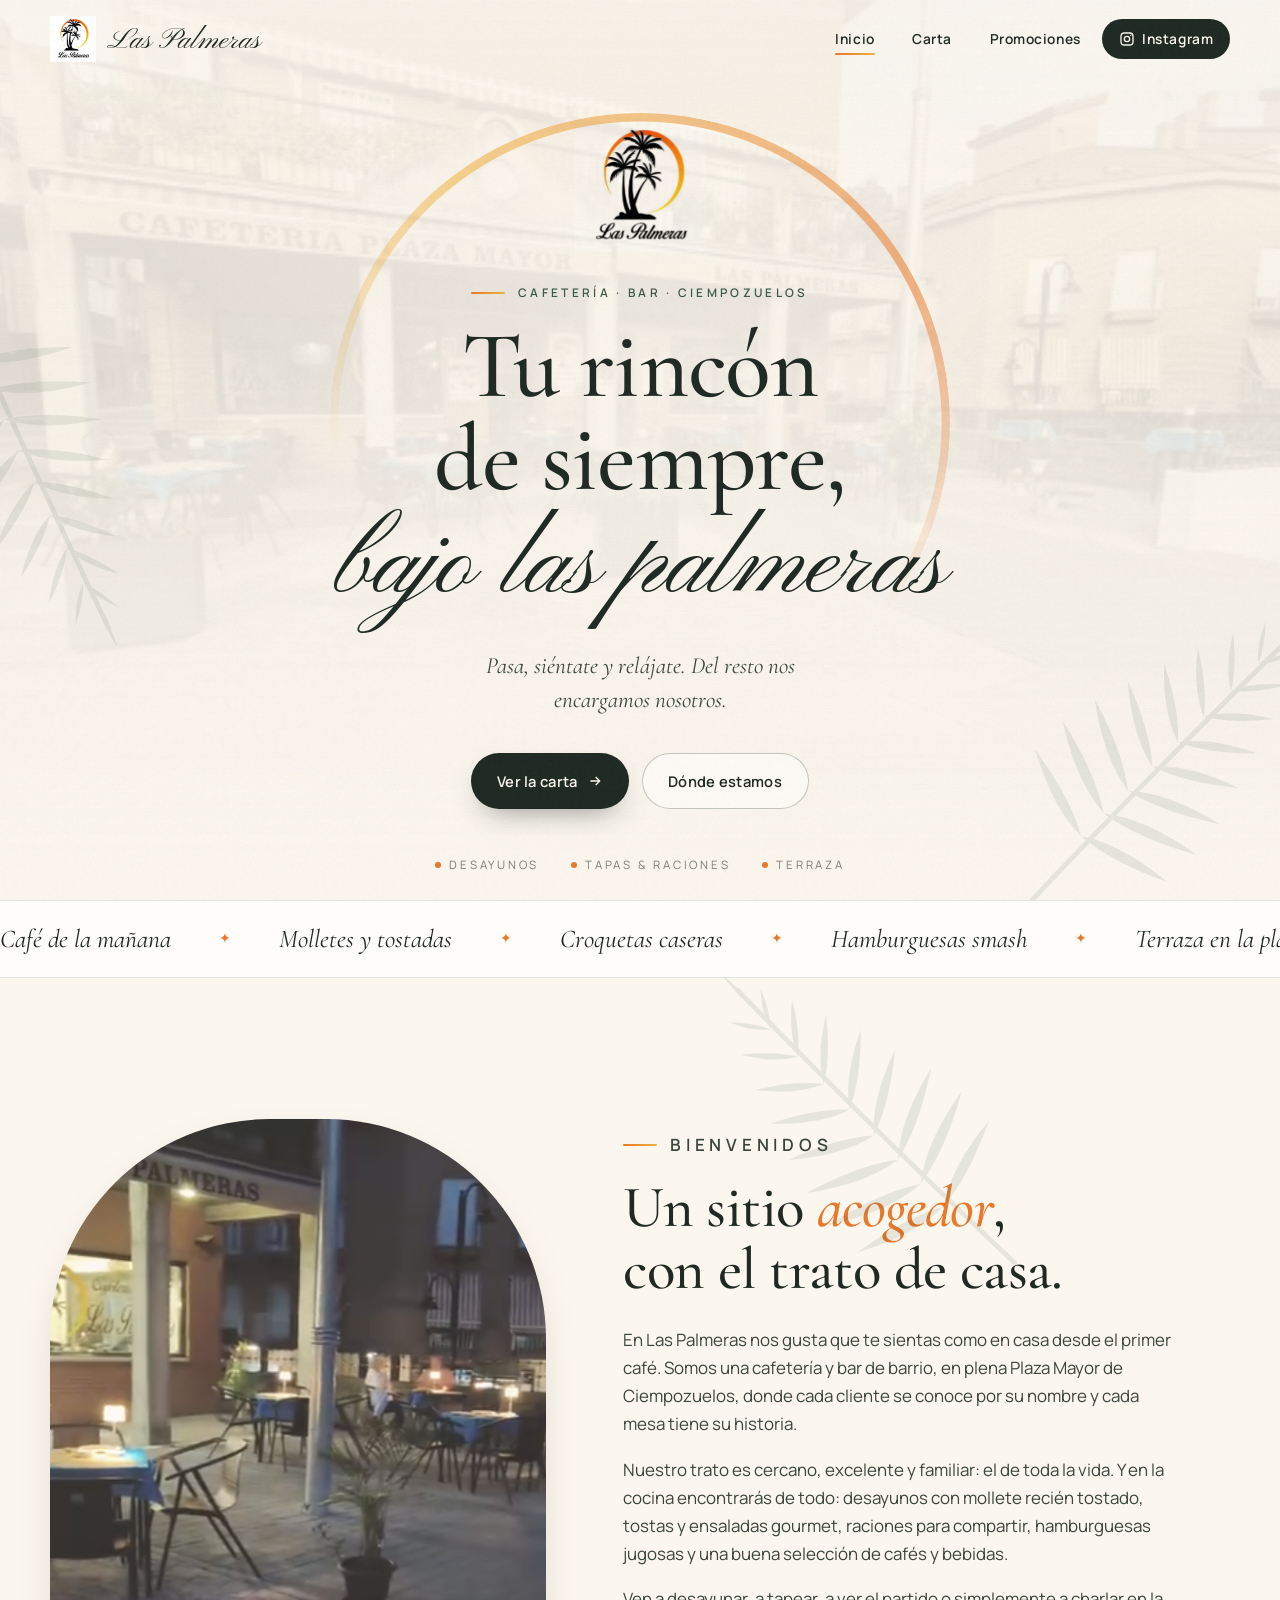
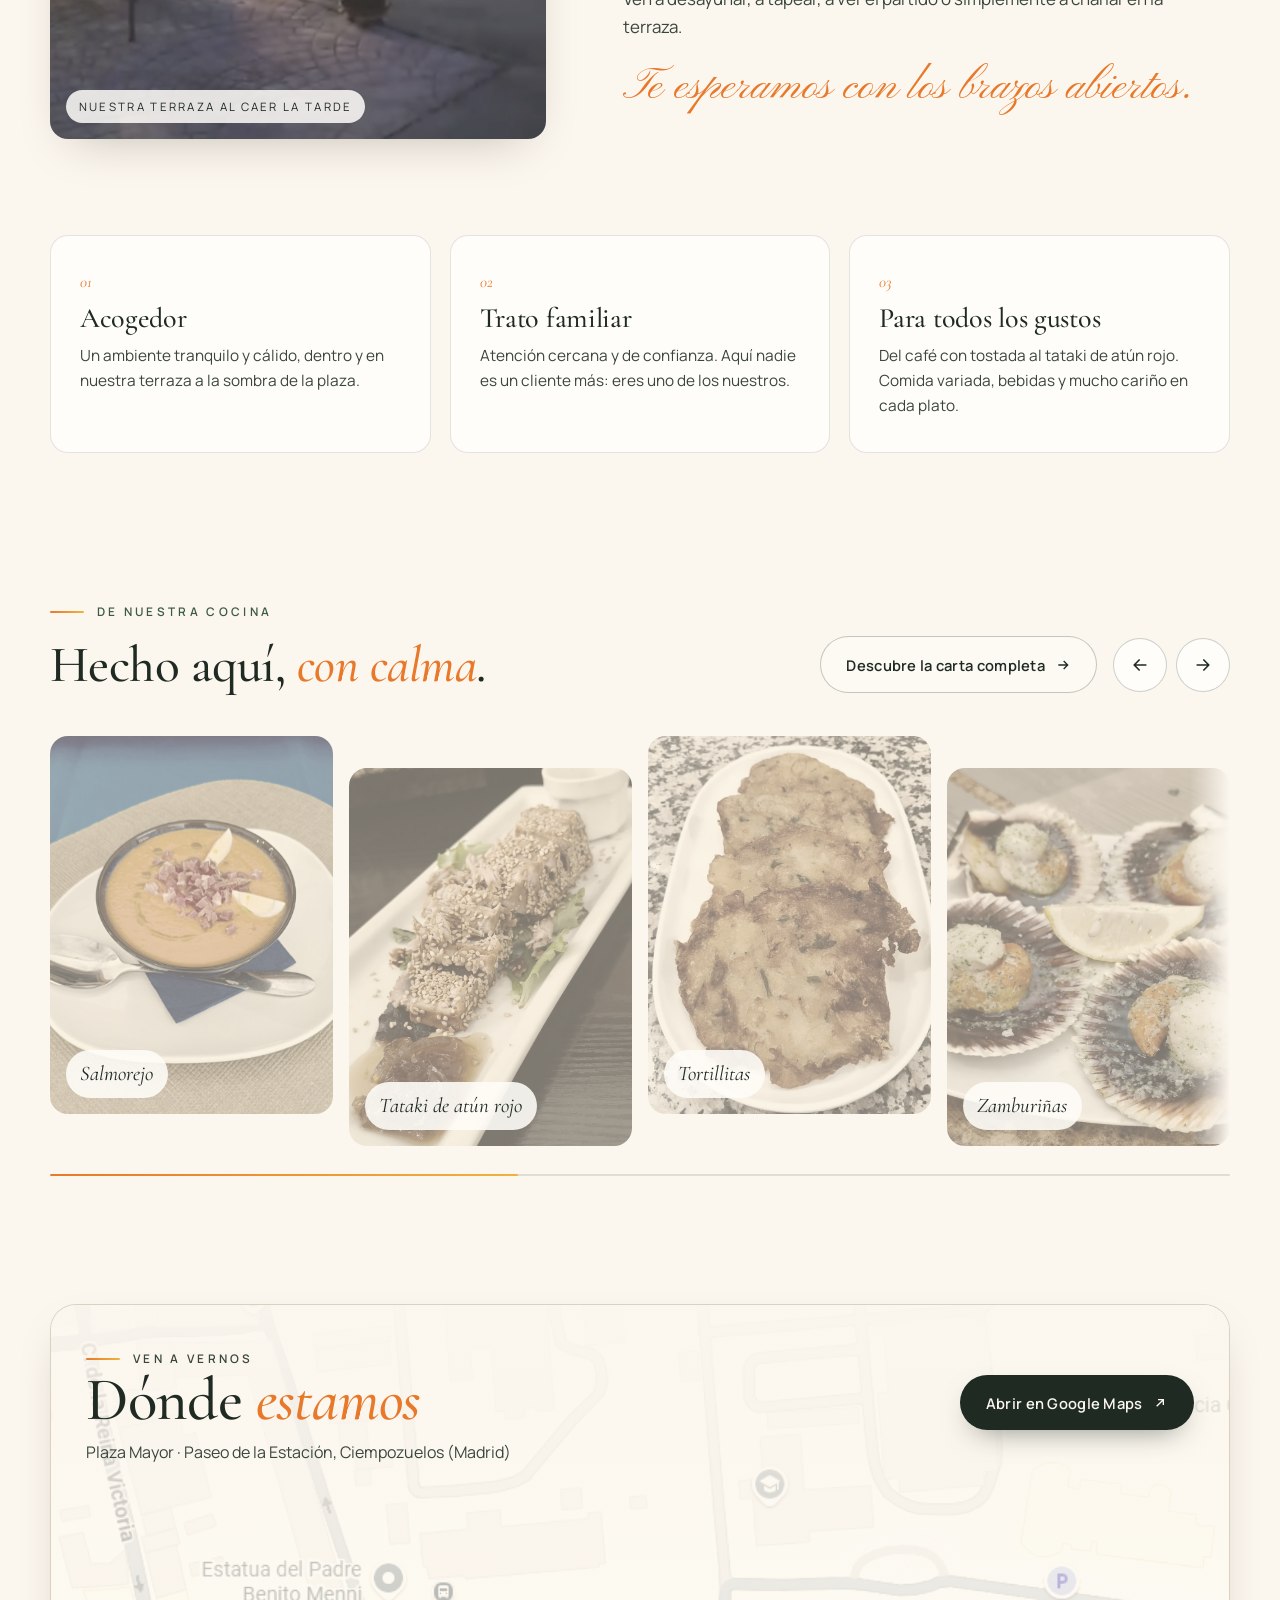
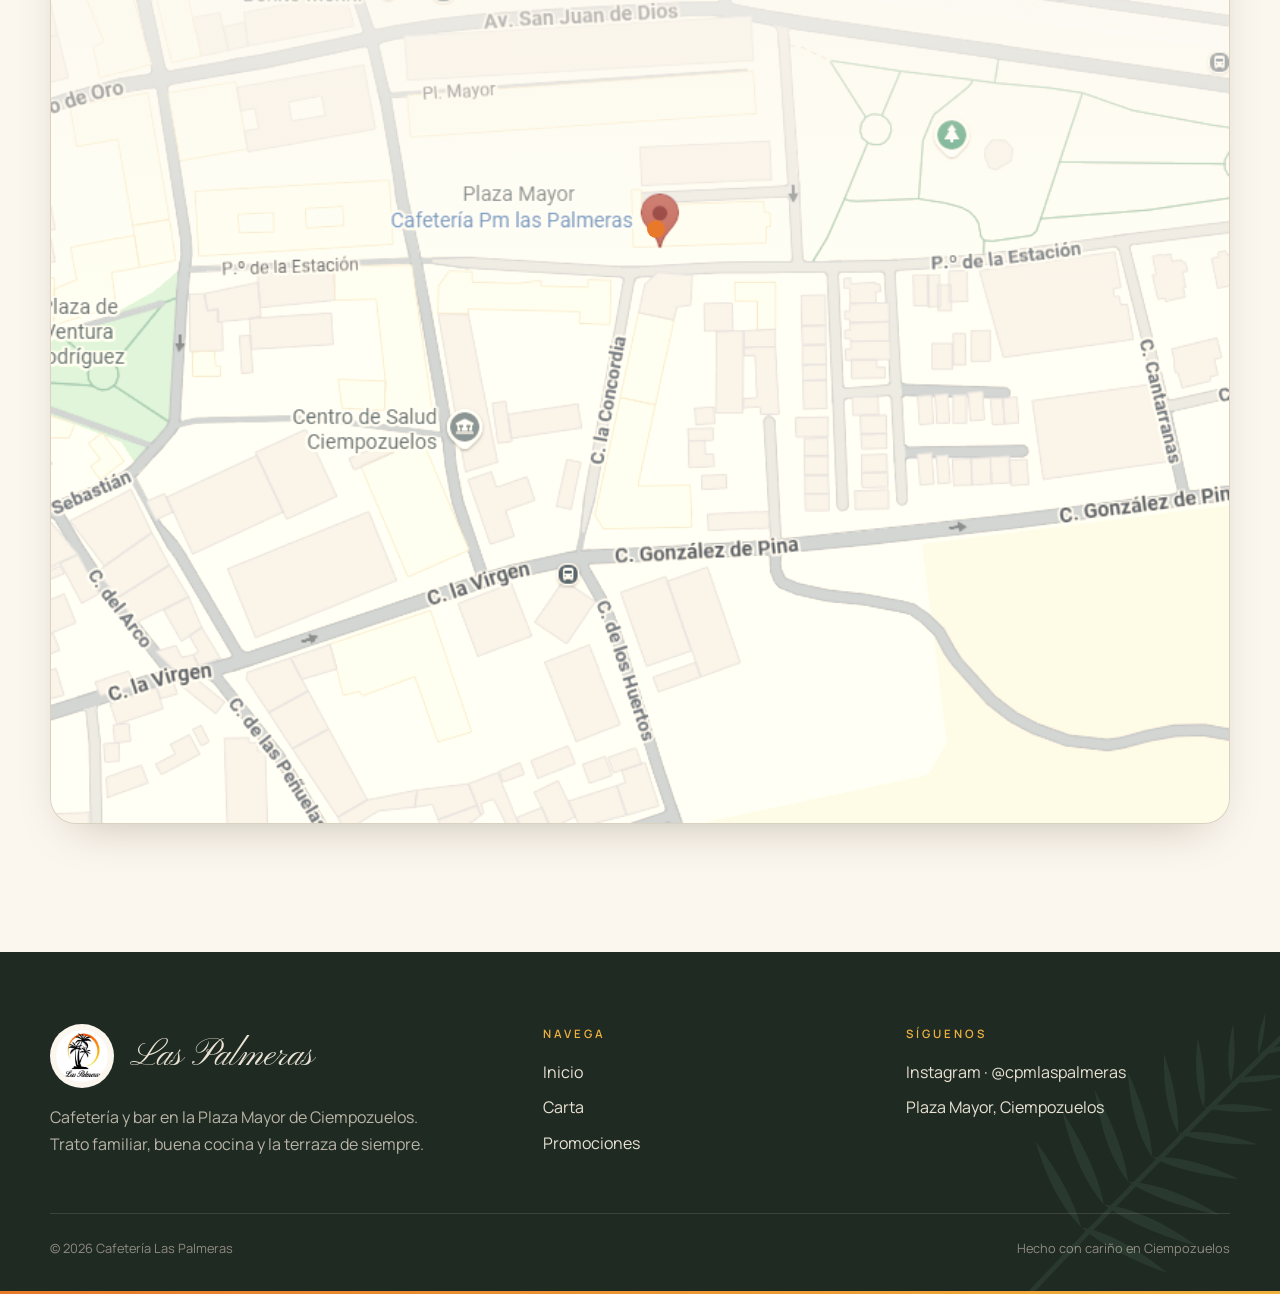
==== index.html @ 331747e1 "Web de Las Palmeras: Inicio, Carta y Promociones Co-Authored-By: Claude Opus 5.5 <noreply@anthropic." ====
<!doctype html>
<html lang="es" class="no-js">
<head>
  <meta charset="utf-8" />
  <meta name="viewport" content="width=device-width, initial-scale=1" />
  <title>Las Palmeras · Cafetería y Bar en Ciempozuelos</title>
  <meta name="description" content="Cafetería Las Palmeras, en la Plaza Mayor de Ciempozuelos. Un sitio acogedor con trato familiar, desayunos, tapas, hamburguesas y terraza. Te esperamos con los brazos abiertos." />
  <meta name="theme-color" content="#fbf6ee" />
  <link rel="icon" href="assets/img/logo.png" />
  <link rel="preconnect" href="https://fonts.googleapis.com" />
  <link rel="preconnect" href="https://fonts.gstatic.com" crossorigin />
  <link href="https://fonts.googleapis.com/css2?family=Cormorant+Garamond:ital,wght@0,500;0,600;1,500;1,600&family=Manrope:wght@400;500;600;700&family=Pinyon+Script&display=swap" rel="stylesheet" />
  <link rel="stylesheet" href="styles.css?v=20261019" />
  <script defer src="main.js?v=20261019"></script>
</head>
<body>

  <div class="splash" data-splash aria-hidden="true">
    <img src="assets/img/logo.png" alt="" />
  </div>

  <!-- ===== Navegación ===== -->
  <header class="nav" data-nav>
    <div class="container nav-inner">
      <a class="brand" href="index.html" aria-label="Las Palmeras — inicio">
        <img src="assets/img/logo.png" alt="" />
        <span>Las Palmeras</span>
      </a>
      <button class="nav-toggle" aria-label="Abrir menú" aria-expanded="false"><span></span></button>
      <ul class="nav-links">
        <li><a href="index.html" aria-current="page">Inicio</a></li>
        <li><a href="carta.html">Carta</a></li>
        <li><a href="promociones.html">Promociones</a></li>
        <li>
          <a class="nav-ig" href="https://www.instagram.com/cpmlaspalmeras/" target="_blank" rel="noopener">
            <svg viewBox="0 0 24 24" fill="none" stroke="currentColor" stroke-width="2" aria-hidden="true"><rect x="3" y="3" width="18" height="18" rx="5"/><circle cx="12" cy="12" r="4"/><circle cx="17.5" cy="6.5" r="1" fill="currentColor" stroke="none"/></svg>
            Instagram
          </a>
        </li>
      </ul>
    </div>
  </header>

  <main>
    <!-- ===== Hero ===== -->
    <section class="hero">
      <img class="hero-bg" data-parallax src="assets/img/terraza-dia.png" alt="" />
      <div class="hero-sun" aria-hidden="true"></div>
      <img class="leaf leaf--tl" src="assets/img/hoja-palmera.svg" alt="" aria-hidden="true" />
      <img class="leaf leaf--br" src="assets/img/hoja-palmera.svg" alt="" aria-hidden="true" />

      <div class="hero-content">
        <img class="hero-logo rise" src="assets/img/logo.png" alt="Logo de Las Palmeras" />
        <p class="kicker rise" data-delay="1">Cafetería · Bar · Ciempozuelos</p>
        <h1 class="hero-title rise" data-delay="1">
          Tu rincón de siempre,
          <span class="script">bajo las palmeras</span>
        </h1>
        <p class="hero-sub rise" data-delay="2">Pasa, siéntate y relájate. Del resto nos encargamos nosotros.</p>
        <div class="hero-ctas rise" data-delay="3">
          <a class="btn btn-sun" href="carta.html">Ver la carta
            <svg viewBox="0 0 24 24" fill="none" stroke="currentColor" stroke-width="2" aria-hidden="true"><path d="M5 12h14M13 6l6 6-6 6"/></svg>
          </a>
          <a class="btn btn-ghost" href="#donde-estamos">Dónde estamos</a>
        </div>
      </div>

      <div class="hero-meta" aria-hidden="true">
        <span>Desayunos</span><span>Tapas &amp; raciones</span><span>Terraza</span>
      </div>
    </section>

    <!-- ===== Marquee ===== -->
    <div class="marquee" aria-hidden="true">
      <div class="marquee-track">
        <span>Café de la mañana</span><span>Molletes y tostadas</span><span>Croquetas caseras</span><span>Hamburguesas smash</span><span>Terraza en la plaza</span><span>Partidos en la tele</span><span>Tarta de la semana</span>
        <span>Café de la mañana</span><span>Molletes y tostadas</span><span>Croquetas caseras</span><span>Hamburguesas smash</span><span>Terraza en la plaza</span><span>Partidos en la tele</span><span>Tarta de la semana</span>
      </div>
    </div>

    <!-- ===== Bienvenida ===== -->
    <section class="welcome" id="nosotros">
      <img class="leaf leaf--tr" src="assets/img/hoja-palmera.svg" alt="" aria-hidden="true" />
      <div class="container">
        <div class="welcome-grid">
          <figure class="welcome-photo reveal" style="margin:0">
            <img src="assets/img/terraza-noche.png" alt="La terraza de Las Palmeras iluminada al anochecer" loading="lazy" />
            <figcaption>Nuestra terraza al caer la tarde</figcaption>
          </figure>

          <div>
            <p class="kicker reveal">Bienvenidos</p>
            <h2 class="reveal">Un sitio <em>acogedor</em>, con el trato de casa.</h2>
            <p class="reveal">En Las Palmeras nos gusta que te sientas como en casa desde el primer café. Somos una cafetería y bar de barrio, en plena Plaza Mayor de Ciempozuelos, donde cada cliente se conoce por su nombre y cada mesa tiene su historia.</p>
            <p class="reveal">Nuestro trato es cercano, excelente y familiar: el de toda la vida. Y en la cocina encontrarás de todo: desayunos con mollete recién tostado, tostas y ensaladas gourmet, raciones para compartir, hamburguesas jugosas y una buena selección de cafés y bebidas.</p>
            <p class="reveal">Ven a desayunar, a tapear, a ver el partido o simplemente a charlar en la terraza.</p>
            <p class="signature reveal">Te esperamos con los brazos abiertos.</p>
          </div>
        </div>

        <div class="pillars">
          <article class="pillar reveal">
            <span class="pillar-num">01</span>
            <h3>Acogedor</h3>
            <p>Un ambiente tranquilo y cálido, dentro y en nuestra terraza a la sombra de la plaza.</p>
          </article>
          <article class="pillar reveal" data-delay="1">
            <span class="pillar-num">02</span>
            <h3>Trato familiar</h3>
            <p>Atención cercana y de confianza. Aquí nadie es un cliente más: eres uno de los nuestros.</p>
          </article>
          <article class="pillar reveal" data-delay="2">
            <span class="pillar-num">03</span>
            <h3>Para todos los gustos</h3>
            <p>Del café con tostada al tataki de atún rojo. Comida variada, bebidas y mucho cariño en cada plato.</p>
          </article>
        </div>
      </div>
    </section>

    <!-- ===== De nuestra cocina ===== -->
    <section class="taste">
      <div class="container">
        <div class="taste-head">
          <div>
            <p class="kicker reveal">De nuestra cocina</p>
            <h2 class="reveal">Hecho aquí, <em>con calma</em>.</h2>
          </div>
          <div class="taste-actions reveal">
            <a class="btn btn-ghost" href="carta.html">Descubre la carta completa
              <svg viewBox="0 0 24 24" fill="none" stroke="currentColor" stroke-width="2" aria-hidden="true"><path d="M5 12h14M13 6l6 6-6 6"/></svg>
            </a>
            <div class="carousel-arrows">
              <button class="carousel-arrow" type="button" data-carousel-prev aria-label="Foto anterior">
                <svg viewBox="0 0 24 24" fill="none" stroke="currentColor" stroke-width="2" stroke-linecap="round" stroke-linejoin="round" aria-hidden="true"><path d="M19 12H5M11 6l-6 6 6 6"/></svg>
              </button>
              <button class="carousel-arrow" type="button" data-carousel-next aria-label="Foto siguiente">
                <svg viewBox="0 0 24 24" fill="none" stroke="currentColor" stroke-width="2" stroke-linecap="round" stroke-linejoin="round" aria-hidden="true"><path d="M5 12h14M13 6l6 6-6 6"/></svg>
              </button>
            </div>
          </div>
        </div>
        <div class="taste-carousel reveal" data-carousel>
          <div class="taste-track" data-carousel-track tabindex="0" aria-label="Fotos de nuestra cocina">
            <figure class="taste-item"><img src="assets/img/salmorejo.png" alt="Salmorejo con jamón y huevo" loading="lazy" /><span>Salmorejo</span></figure>
            <figure class="taste-item"><img src="assets/img/tataki.webp" alt="Tataki de atún rojo con sésamo" loading="lazy" /><span>Tataki de atún rojo</span></figure>
            <figure class="taste-item"><img src="assets/img/tortillitas.webp" alt="Tortillitas de camarón" loading="lazy" /><span>Tortillitas</span></figure>
            <figure class="taste-item"><img src="assets/img/zamburinas.webp" alt="Zamburiñas a la plancha con limón" loading="lazy" /><span>Zamburiñas</span></figure>
            <figure class="taste-item"><img src="assets/img/tosta.png" alt="Tosta gourmet con sésamo" loading="lazy" /><span>Tostas</span></figure>
            <figure class="taste-item"><img src="assets/img/calamar.webp" alt="Calamar a la plancha" loading="lazy" /><span>Calamar a la plancha</span></figure>
            <figure class="taste-item"><img src="assets/img/hamburguesa.png" alt="Hamburguesa con patatas" loading="lazy" /><span>Hamburguesas</span></figure>
            <figure class="taste-item"><img src="assets/img/oreja.png" alt="Oreja confitada con salsa" loading="lazy" /><span>Oreja confitada</span></figure>
            <figure class="taste-item"><img src="assets/img/tosta-salmon.webp" alt="Tosta de salmón con sésamo" loading="lazy" /><span>Tosta de salmón</span></figure>
            <figure class="taste-item"><img src="assets/img/tarta.webp" alt="Tarta casera de queso y mandarina" loading="lazy" /><span>Tarta de la semana</span></figure>
          </div>
          <div class="carousel-progress" aria-hidden="true"><span data-carousel-bar></span></div>
        </div>
      </div>
    </section>

    <!-- ===== Dónde estamos ===== -->
    <section class="where" id="donde-estamos">
      <div class="container">
        <a class="map-frame reveal" href="https://www.google.com/maps/place/Cafeter%C3%ADa+Pm+las+Palmeras/@40.1590701,-3.6158412,17.76z/data=!4m6!3m5!1s0xd421bfc689261fb:0xf8ab117571cc4097!8m2!3d40.1592852!4d-3.6149243!16s%2Fg%2F11yspj_tly?entry=ttu&amp;g_ep=EgoyMDI2MTAxMy4wIKXMDSoASAFQAw%3D%3D" target="_blank" rel="noopener" aria-label="Abrir la ubicación de Las Palmeras en Google Maps">
          <img src="assets/img/mapa.png" alt="Mapa de la zona de la Plaza Mayor de Ciempozuelos con la ubicación de Las Palmeras" loading="lazy" />
          <span class="map-pin" aria-hidden="true"></span>
          <div class="map-card">
            <div>
              <p class="kicker">Ven a vernos</p>
              <h2>Dónde <em>estamos</em></h2>
              <p>Plaza Mayor · Paseo de la Estación, Ciempozuelos (Madrid)</p>
            </div>
            <span class="btn btn-sun">Abrir en Google Maps
              <svg viewBox="0 0 24 24" fill="none" stroke="currentColor" stroke-width="2" aria-hidden="true"><path d="M7 17L17 7M9 7h8v8"/></svg>
            </span>
          </div>
        </a>
      </div>
    </section>
  </main>

  <!-- ===== Footer ===== -->
  <footer class="footer">
    <img class="leaf leaf--br" src="assets/img/hoja-palmera.svg" alt="" aria-hidden="true" />
    <div class="container">
      <div class="footer-grid">
        <div>
          <div class="footer-brand"><img src="assets/img/logo.png" alt="" /><span>Las Palmeras</span></div>
          <p>Cafetería y bar en la Plaza Mayor de Ciempozuelos. Trato familiar, buena cocina y la terraza de siempre.</p>
        </div>
        <div>
          <h4>Navega</h4>
          <ul>
            <li><a href="index.html">Inicio</a></li>
            <li><a href="carta.html">Carta</a></li>
            <li><a href="promociones.html">Promociones</a></li>
          </ul>
        </div>
        <div>
          <h4>Síguenos</h4>
          <ul>
            <li><a href="https://www.instagram.com/cpmlaspalmeras/" target="_blank" rel="noopener">Instagram · @cpmlaspalmeras</a></li>
            <li><a href="#donde-estamos">Plaza Mayor, Ciempozuelos</a></li>
          </ul>
        </div>
      </div>
      <div class="footer-bottom">
        <span>© <span data-year>2026</span> Cafetería Las Palmeras</span>
        <span>Hecho con cariño en Ciempozuelos</span>
      </div>
    </div>
  </footer>
  <div class="sunset-line"></div>

</body>
</html>
---- styles.css ----
/* ==========================================================================
   Las Palmeras — Cafetería · Bar · Ciempozuelos
   Estilo: editorial claro, crema cálida, acento atardecer (del logo) + verde palmera
   ========================================================================== */

:root {
  --bg:        #fbf6ee;   /* crema */
  --bg-2:      #f3e9d8;   /* arena */
  --paper:     #fffdf9;
  --ink:       #1f2a23;   /* verde casi negro */
  --ink-soft:  #3a463d;
  --ink-mute:  #7a7f72;
  --palm:      #3d5a44;   /* verde palmera */
  --sun:       #e8792b;   /* naranja atardecer */
  --gold:      #f0b23e;   /* dorado */
  --line:      rgba(31, 42, 35, .12);
  --sunset:    linear-gradient(90deg, var(--sun), var(--gold));
  --radius:    18px;
  --shadow:    0 18px 50px -24px rgba(61, 50, 30, .35);
  --ease-out:  cubic-bezier(.22, 1, .36, 1);
  --nav-h:     78px;
  --f-display: "Cormorant Garamond", Georgia, serif;
  --f-body:    "Manrope", system-ui, -apple-system, "Segoe UI", sans-serif;
  --f-script:  "Pinyon Script", "Cormorant Garamond", cursive;
}

*, *::before, *::after { box-sizing: border-box; }
html { overflow-x: clip; scroll-behavior: smooth; -webkit-text-size-adjust: 100%; }
body {
  margin: 0;
  overflow-x: clip;
  background: var(--bg);
  color: var(--ink);
  font-family: var(--f-body);
  font-size: 16px;
  line-height: 1.65;
  -webkit-font-smoothing: antialiased;
}
img { max-width: 100%; display: block; }
a { color: inherit; text-decoration: none; }
::selection { background: var(--gold); color: var(--ink); }

/* Grano de papel muy suave sobre todo */
body::after {
  content: "";
  position: fixed; inset: 0;
  pointer-events: none;
  z-index: 200;
  opacity: .05;
  background-image: url("data:image/svg+xml,%3Csvg xmlns='http://www.w3.org/2000/svg' width='160' height='160'%3E%3Cfilter id='n'%3E%3CfeTurbulence baseFrequency='.9' numOctaves='2' stitchTiles='stitch'/%3E%3C/filter%3E%3Crect width='100%25' height='100%25' filter='url(%23n)'/%3E%3C/svg%3E");
}

.container { width: min(1180px, 100% - 2.5rem); margin-inline: auto; }

.kicker {
  font-size: .74rem;
  letter-spacing: .28em;
  text-transform: uppercase;
  font-weight: 600;
  color: var(--palm);
  display: inline-flex; align-items: center; gap: .8rem;
  margin: 0 0 1.1rem;
}
.kicker::before {
  content: ""; width: 34px; height: 2px; border-radius: 2px;
  background: var(--sunset);
}

h1, h2, h3 { font-family: var(--f-display); font-weight: 500; line-height: 1.05; margin: 0; letter-spacing: -.01em; }
h1 em, h2 em, h3 em { font-style: italic; color: var(--sun); }

/* ---------- Splash ---------- */
.splash {
  position: fixed; inset: 0; z-index: 300;
  display: grid; place-items: center;
  background: var(--bg);
  transition: opacity .7s var(--ease-out), visibility .7s;
  animation: splashSafety .01s 4.5s forwards;
}
.splash img { width: 150px; mix-blend-mode: multiply; animation: splashIn 1.1s var(--ease-out) both; }
.splash.is-out { opacity: 0; visibility: hidden; pointer-events: none; }
@keyframes splashIn { from { opacity: 0; transform: translateY(14px) scale(.94); } to { opacity: 1; transform: none; } }
@keyframes splashSafety { to { opacity: 0; visibility: hidden; pointer-events: none; } }

/* ---------- Navegación ---------- */
.nav {
  position: fixed; top: 0; left: 0; right: 0; z-index: 100;
  height: var(--nav-h);
  transition: background .4s var(--ease-out), box-shadow .4s var(--ease-out), height .4s var(--ease-out);
}
.nav.is-solid {
  background: rgba(251, 246, 238, .9);
  box-shadow: 0 1px 0 var(--line);
  --nav-h: 66px;
}
@supports (backdrop-filter: blur(10px)) {
  .nav.is-solid { background: rgba(251, 246, 238, .72); backdrop-filter: blur(14px) saturate(140%); -webkit-backdrop-filter: blur(14px) saturate(140%); }
}
.nav-inner { height: 100%; display: flex; align-items: center; justify-content: space-between; gap: 1rem; }
.brand { display: flex; align-items: center; gap: .7rem; }
.brand img { width: 46px; height: 46px; object-fit: contain; mix-blend-mode: multiply; }
.brand span { font-family: var(--f-script); font-size: 1.85rem; line-height: 1; padding-top: .2rem; }

.nav-links { display: flex; align-items: center; gap: .35rem; list-style: none; margin: 0; padding: 0; }
.nav-links a {
  position: relative;
  display: inline-flex; align-items: center; gap: .45rem;
  padding: .55rem 1rem;
  font-size: .86rem; font-weight: 600; letter-spacing: .04em;
  border-radius: 999px;
  transition: background .3s, color .3s;
}
.nav-links a:hover { background: rgba(61, 90, 68, .08); }
.nav-links a[aria-current="page"]::after {
  content: ""; position: absolute; left: 1rem; right: 1rem; bottom: .25rem;
  height: 2px; border-radius: 2px; background: var(--sunset);
}
.nav-links .nav-ig {
  background: var(--ink); color: var(--bg);
  padding-inline: 1.05rem;
}
.nav-links .nav-ig:hover { background: var(--palm); }
.nav-ig svg { width: 16px; height: 16px; }

.nav-toggle {
  display: none;
  width: 46px; height: 46px; border-radius: 50%;
  border: 1px solid var(--line); background: var(--paper);
  cursor: pointer; position: relative;
}
.nav-toggle span, .nav-toggle span::before {
  position: absolute; left: 50%; top: 50%; width: 18px; height: 1.6px; background: var(--ink);
  transform: translate(-50%, -4px); transition: transform .35s var(--ease-out);
}
.nav-toggle span::before { content: ""; transform: translate(-50%, 7px); }
.nav.is-open .nav-toggle span { transform: translate(-50%, 0) rotate(45deg); }
.nav.is-open .nav-toggle span::before { transform: translate(-50%, 0) rotate(-90deg); }

@media (max-width: 780px) {
  .nav-toggle { display: block; }
  .nav-links {
    position: fixed; inset: 0 0 auto 0; top: 0;
    flex-direction: column; align-items: stretch; gap: .3rem;
    padding: calc(var(--nav-h) + 1rem) 1.25rem 2rem;
    background: var(--bg);
    box-shadow: 0 30px 60px -30px rgba(0,0,0,.25);
    transform: translateY(-105%);
    transition: transform .5s var(--ease-out);
    z-index: -1;
  }
  .nav.is-open .nav-links { transform: none; }
  .nav-links a { font-size: 1.05rem; padding: 1rem 1.1rem; justify-content: flex-start; }
  .nav-links a[aria-current="page"]::after { left: 1.1rem; right: auto; width: 30px; bottom: .6rem; }
  .nav-links .nav-ig { justify-content: center; margin-top: .6rem; }
}

/* ---------- Botones ---------- */
.btn {
  display: inline-flex; align-items: center; gap: .6rem;
  padding: .95rem 1.6rem;
  border-radius: 999px;
  font-weight: 600; font-size: .92rem; letter-spacing: .02em;
  transition: transform .35s var(--ease-out), box-shadow .35s var(--ease-out), background .3s, color .3s;
}
.btn-sun { background: var(--ink); color: var(--bg); box-shadow: 0 12px 30px -14px rgba(31,42,35,.6); }
.btn-sun:hover { transform: translateY(-3px); background: var(--sun); box-shadow: 0 18px 34px -14px rgba(232,121,43,.7); }
.btn-ghost { border: 1px solid rgba(31,42,35,.25); background: rgba(255,253,249,.6); }
.btn-ghost:hover { transform: translateY(-3px); border-color: var(--ink); background: var(--paper); }
.btn svg { width: 16px; height: 16px; transition: transform .35s var(--ease-out); }
.btn:hover svg { transform: translateX(3px); }

/* ---------- Hojas de palmera decorativas ---------- */
.leaf {
  position: absolute; pointer-events: none; user-select: none;
  width: clamp(180px, 26vw, 380px);
  opacity: .1;
  transform-origin: 6% 94%;
  animation: sway 9s ease-in-out infinite alternate;
}
.leaf--tl { top: -40px; left: -70px; transform: scaleX(-1) rotate(160deg); animation-name: swayFlip; }
.leaf--br { bottom: -30px; right: -60px; }
.leaf--tr { top: -30px; right: -50px; transform: rotate(-90deg); animation-name: swayTr; }
@keyframes sway    { from { transform: rotate(-2deg); } to { transform: rotate(3deg); } }
@keyframes swayTr  { from { transform: rotate(-92deg); } to { transform: rotate(-86deg); } }
@keyframes swayFlip{ from { transform: scaleX(-1) rotate(158deg); } to { transform: scaleX(-1) rotate(164deg); } }

/* ---------- Reveal on scroll ---------- */
.reveal { opacity: 0; transform: translateY(34px); transition: opacity 1s var(--ease-out), transform 1s var(--ease-out); }
.reveal.is-visible { opacity: 1; transform: none; }
.reveal[data-split] { opacity: 1; transform: none; }
.reveal[data-delay="1"] { transition-delay: .1s; }
.reveal[data-delay="2"] { transition-delay: .2s; }
.reveal[data-delay="3"] { transition-delay: .3s; }
.no-js .reveal { opacity: 1; transform: none; }

/* Entrada de cabeceras: solo CSS, no depende de que cargue el JS */
.rise { animation: rise 1.1s var(--ease-out) .15s both; }
.rise[data-delay="1"] { animation-delay: .3s; }
.rise[data-delay="2"] { animation-delay: .45s; }
.rise[data-delay="3"] { animation-delay: .6s; }
@keyframes rise { from { opacity: 0; transform: translateY(28px); } to { opacity: 1; transform: none; } }

/* ==========================================================================
   INICIO
   ========================================================================== */
.hero {
  position: relative;
  min-height: 100vh; min-height: 100svh;
  display: grid; place-items: center;
  padding: calc(var(--nav-h) + 2rem) 0 5rem;
  text-align: center;
  isolation: isolate;
  overflow: clip;
}
.hero-bg {
  position: absolute; inset: 0; z-index: -3;
  width: 100%; height: 100%; object-fit: cover;
  opacity: .2;
  filter: saturate(.7) sepia(.15);
  transform: scale(1.06);
  will-change: transform;
}
.hero::before {
  content: ""; position: absolute; inset: 0; z-index: -2;
  background:
    radial-gradient(60% 50% at 50% 42%, rgba(251,246,238,.55), transparent 70%),
    linear-gradient(180deg, rgba(251,246,238,.75) 0%, rgba(251,246,238,.35) 40%, var(--bg) 96%);
}
.hero-sun {
  position: absolute; z-index: -1;
  left: 50%; top: 47%;
  width: min(74vmin, 620px); aspect-ratio: 1;
  translate: -50% -50%;
  border-radius: 50%;
  background: conic-gradient(from 200deg, transparent 0 18%, var(--gold) 34%, var(--sun) 62%, transparent 80% 100%);
  -webkit-mask: radial-gradient(farthest-side, transparent calc(100% - 9px), #000 calc(100% - 8px));
          mask: radial-gradient(farthest-side, transparent calc(100% - 9px), #000 calc(100% - 8px));
  opacity: .55;
  animation: sunSpin 40s linear infinite;
}
@keyframes sunSpin { to { rotate: 360deg; } }

.hero-content { position: relative; max-width: 860px; padding-inline: 1.25rem; }
.hero-logo {
  width: clamp(92px, 12vw, 132px); margin: 0 auto 1.4rem;
  mix-blend-mode: multiply;
}
.hero-title {
  font-size: clamp(2.7rem, 7.4vw, 6.2rem);
  line-height: .98;
  text-wrap: balance;
  max-width: 15ch; margin-inline: auto;
}
.hero-title .script {
  display: block;
  font-family: var(--f-script);
  font-weight: 400; font-style: normal;
  font-size: 1.12em;
  line-height: 1.15;
  color: var(--ink);
}
.hero-sub {
  font-family: var(--f-display); font-style: italic;
  font-size: clamp(1.15rem, 2vw, 1.45rem);
  color: var(--ink-soft);
  max-width: 34ch; margin: 1.4rem auto 2.2rem;
  line-height: 1.45;
}
.hero-ctas { display: flex; flex-wrap: wrap; justify-content: center; gap: .8rem; }
.hero-meta {
  position: absolute; bottom: 1.6rem; left: 0; right: 0;
  display: flex; justify-content: center; gap: 2rem; flex-wrap: wrap;
  font-size: .72rem; letter-spacing: .24em; text-transform: uppercase; color: var(--ink-mute);
}
.hero-meta span { display: inline-flex; align-items: center; gap: .5rem; }
.hero-meta span::before { content: ""; width: 6px; height: 6px; border-radius: 50%; background: var(--sun); }

/* Marquee */
.marquee {
  border-block: 1px solid var(--line);
  padding: 1.05rem 0;
  overflow: hidden;
  background: var(--paper);
}
.marquee-track {
  display: flex; width: max-content; gap: 3rem;
  animation: marquee 38s linear infinite;
}
.marquee-track span {
  font-family: var(--f-display); font-style: italic; font-size: 1.6rem; white-space: nowrap;
  display: inline-flex; align-items: center; gap: 3rem;
}
.marquee-track span::after { content: "✦"; font-style: normal; font-size: .9rem; color: var(--sun); }
@keyframes marquee { to { transform: translateX(-50%); } }

/* Bienvenida */
.welcome { position: relative; padding: clamp(5rem, 11vw, 9rem) 0; }
.welcome-grid {
  display: grid; grid-template-columns: .9fr 1.1fr; gap: clamp(2.5rem, 6vw, 6rem); align-items: center;
}
.welcome-photo {
  position: relative;
  border-radius: 220px 220px var(--radius) var(--radius);
  overflow: hidden;
  aspect-ratio: 4 / 5;
  box-shadow: var(--shadow);
  background: var(--bg-2);
}
.welcome-photo img { width: 100%; height: 100%; object-fit: cover; opacity: .82; filter: saturate(.85); transition: transform 1.4s var(--ease-out), opacity .6s; }
.welcome-photo:hover img { transform: scale(1.05); opacity: 1; }
.welcome-photo figcaption {
  position: absolute; left: 1rem; bottom: 1rem;
  font-size: .72rem; letter-spacing: .2em; text-transform: uppercase;
  background: rgba(255,253,249,.85); padding: .45rem .8rem; border-radius: 999px;
}
.welcome h2 { font-size: clamp(2.2rem, 4.6vw, 3.8rem); text-wrap: balance; margin-bottom: 1.6rem; }
.welcome p { color: var(--ink-soft); font-size: 1.06rem; max-width: 56ch; margin: 0 0 1.1rem; }
.welcome .signature {
  font-family: var(--f-script); font-size: clamp(2rem, 3.6vw, 2.8rem); color: var(--sun); margin-top: 1.4rem; line-height: 1.1;
}

.pillars {
  display: grid; grid-template-columns: repeat(3, 1fr); gap: 1.2rem;
  margin-top: clamp(4rem, 8vw, 6rem);
}
.pillar {
  position: relative;
  background: var(--paper);
  border: 1px solid var(--line);
  border-radius: var(--radius);
  padding: 2rem 1.8rem 2.1rem;
  transition: transform .5s var(--ease-out), box-shadow .5s var(--ease-out), border-color .5s;
}
.pillar:hover { transform: translateY(-6px); box-shadow: var(--shadow); border-color: rgba(232,121,43,.35); }
.pillar-num { font-family: var(--f-display); font-style: italic; font-size: 1rem; color: var(--sun); }
.pillar h3 { font-size: 1.75rem; margin: .5rem 0 .6rem; }
.pillar p { margin: 0; color: var(--ink-soft); font-size: .96rem; }

/* De nuestra cocina — fotos tenues */
.taste { position: relative; padding: 0 0 clamp(5rem, 10vw, 8rem); }
.taste-head { display: flex; justify-content: space-between; align-items: end; gap: 2rem; flex-wrap: wrap; margin-bottom: 2.2rem; }
.taste-head h2 { font-size: clamp(2rem, 4vw, 3.2rem); }
.taste-actions { display: flex; align-items: center; gap: 1rem; flex-wrap: wrap; }

/* Carrusel */
.carousel-arrows { display: flex; gap: .55rem; }
.carousel-arrow {
  position: relative;
  width: 54px; height: 54px; border-radius: 50%;
  display: grid; place-items: center;
  border: 1px solid rgba(31,42,35,.22);
  background: var(--paper); color: var(--ink);
  cursor: pointer; isolation: isolate; overflow: hidden;
  transition: transform .35s var(--ease-out), border-color .35s, color .35s, box-shadow .35s;
}
.carousel-arrow::before {
  content: ""; position: absolute; inset: 0; z-index: -1;
  background: var(--sunset);
  transform: scale(0); border-radius: 50%;
  transition: transform .45s var(--ease-out);
}
.carousel-arrow:hover { border-color: transparent; transform: translateY(-2px); box-shadow: 0 12px 24px -12px rgba(232,121,43,.8); }
.carousel-arrow:hover::before { transform: scale(1); }
.carousel-arrow:active { transform: scale(.94); }
.carousel-arrow svg { width: 20px; height: 20px; transition: transform .35s var(--ease-out); }
[data-carousel-prev]:hover svg { transform: translateX(-3px); }
[data-carousel-next]:hover svg { transform: translateX(3px); }
.carousel-arrow:focus-visible { outline: 2px solid var(--sun); outline-offset: 3px; }

.taste-carousel { position: relative; }
.taste-track {
  display: flex; gap: 1rem; align-items: flex-start;
  overflow-x: auto; overflow-y: visible;
  scroll-snap-type: x mandatory;
  scrollbar-width: none;
  padding: .5rem 0 3rem;
  outline: none;
}
.taste-track::-webkit-scrollbar { display: none; }
.taste-track .taste-item { flex: 0 0 calc((100% - 3rem) / 4); scroll-snap-align: start; }
.taste-carousel::before, .taste-carousel::after {
  content: ""; position: absolute; top: 0; bottom: 2rem; width: 40px; z-index: 2; pointer-events: none;
}
.taste-carousel::before { left: 0; background: linear-gradient(90deg, var(--bg), transparent); opacity: 0; transition: opacity .4s; }
.taste-carousel::after { right: 0; background: linear-gradient(-90deg, var(--bg), transparent); }
.taste-carousel.is-scrolled::before { opacity: 1; }
.carousel-progress {
  height: 2px; border-radius: 2px; background: var(--line); overflow: hidden;
  margin-top: -1.2rem;
}
.carousel-progress span {
  display: block; height: 100%; width: 25%;
  background: var(--sunset); border-radius: 2px;
  transform-origin: left; transition: transform .5s var(--ease-out);
}
@media (max-width: 960px) { .taste-track .taste-item { flex-basis: calc((100% - 1rem) / 2.3); } }
@media (max-width: 560px) {
  .taste-track .taste-item { flex-basis: 72%; }
  .carousel-arrow { width: 48px; height: 48px; }
}

.taste-item {
  position: relative; overflow: hidden; border-radius: var(--radius);
  aspect-ratio: 3 / 4; background: var(--bg-2); margin: 0;
}
.taste-item:nth-child(even) { margin-top: 2rem; }
.taste-item img {
  width: 100%; height: 100%; object-fit: cover;
  opacity: .5; filter: saturate(.55) sepia(.18);
  transition: opacity .7s var(--ease-out), filter .7s var(--ease-out), transform 1.2s var(--ease-out);
}
.taste-item:hover img { opacity: 1; filter: none; transform: scale(1.06); }
.taste-item span {
  position: absolute; left: 1rem; right: 1rem; bottom: 1rem;
  font-family: var(--f-display); font-style: italic; font-size: 1.3rem; color: var(--ink);
  background: rgba(255,253,249,.88); padding: .4rem .9rem; border-radius: 999px; width: fit-content;
}

/* Mapa — Dónde estamos */
.where { padding: 0 0 clamp(5rem, 10vw, 8rem); }
.map-frame {
  position: relative;
  display: block;
  border-radius: calc(var(--radius) + 8px);
  overflow: hidden;
  box-shadow: var(--shadow);
  border: 1px solid var(--line);
  min-height: 460px;
  background: var(--bg-2);
}
.map-frame > img {
  width: 100%; height: 100%; min-height: 460px; object-fit: cover;
  filter: sepia(.25) saturate(.8);
  transition: transform 1.6s var(--ease-out), filter .6s;
}
.map-frame:hover > img { transform: scale(1.03); filter: none; }
.map-frame::before {
  content: ""; position: absolute; inset: 0; z-index: 1; pointer-events: none;
  background: linear-gradient(180deg, rgba(251,246,238,.92) 0%, rgba(251,246,238,.55) 30%, transparent 55%);
}
.map-card {
  position: absolute; z-index: 2;
  top: clamp(1rem, 3vw, 2.2rem); left: clamp(1rem, 3vw, 2.2rem); right: clamp(1rem, 3vw, 2.2rem);
  display: flex; justify-content: space-between; align-items: center; gap: 1.5rem; flex-wrap: wrap;
}
.map-card h2 { font-size: clamp(2.2rem, 5vw, 3.8rem); }
.map-card p { margin: .4rem 0 0; color: var(--ink-soft); }
.map-pin {
  position: absolute; z-index: 2; left: 50.6%; top: 46%;
  width: 18px; height: 18px; border-radius: 50%;
  background: var(--sun);
  box-shadow: 0 0 0 0 rgba(232,121,43,.6);
  animation: pinPulse 2.2s ease-out infinite;
  pointer-events: none;
}
@keyframes pinPulse { 0% { box-shadow: 0 0 0 0 rgba(232,121,43,.55); } 100% { box-shadow: 0 0 0 28px rgba(232,121,43,0); } }

/* ---------- Footer ---------- */
.footer {
  position: relative; overflow: clip;
  background: var(--ink); color: #eae3d4;
  padding: 4.5rem 0 2rem;
}
.footer .leaf { opacity: .07; filter: brightness(3); }
.footer-grid { display: grid; grid-template-columns: 1.4fr 1fr 1fr; gap: 2.5rem; }
.footer-brand { display: flex; align-items: center; gap: 1rem; }
.footer-brand img { width: 64px; height: 64px; border-radius: 50%; background: #fbf6ee; padding: 6px; object-fit: contain; }
.footer-brand span { font-family: var(--f-script); font-size: 2.3rem; line-height: 1; }
.footer p { color: #b9b4a6; margin: 1rem 0 0; max-width: 38ch; }
.footer h4 { margin: 0 0 1rem; font-size: .72rem; letter-spacing: .26em; text-transform: uppercase; color: var(--gold); font-weight: 600; }
.footer ul { list-style: none; margin: 0; padding: 0; display: grid; gap: .55rem; }
.footer a { transition: color .3s; }
.footer a:hover { color: var(--gold); }
.footer-bottom {
  margin-top: 3.5rem; padding-top: 1.5rem; border-top: 1px solid rgba(234,227,212,.14);
  display: flex; justify-content: space-between; flex-wrap: wrap; gap: 1rem;
  font-size: .8rem; color: #8f8b80;
}
.sunset-line { height: 3px; background: var(--sunset); }

/* ==========================================================================
   Cabecera de páginas interiores (Carta / Promociones)
   ========================================================================== */
.page-head {
  position: relative; isolation: isolate; overflow: clip;
  padding: calc(var(--nav-h) + clamp(3.5rem, 8vw, 6rem)) 0 clamp(3rem, 6vw, 4.5rem);
  text-align: center;
}
.page-head-bg {
  position: absolute; inset: 0; z-index: -2; width: 100%; height: 100%; object-fit: cover;
  opacity: .13; filter: saturate(.6) sepia(.2);
}
.page-head::before {
  content: ""; position: absolute; inset: 0; z-index: -1;
  background: linear-gradient(180deg, rgba(251,246,238,.6), var(--bg) 92%);
}
.page-head .kicker { justify-content: center; }
.page-title { font-size: clamp(3rem, 8vw, 6rem); text-wrap: balance; }
.page-title .script { font-family: var(--f-script); font-weight: 400; font-style: normal; color: var(--sun); }
.page-sub { font-family: var(--f-display); font-style: italic; font-size: clamp(1.1rem, 2vw, 1.35rem); color: var(--ink-soft); max-width: 46ch; margin: 1.2rem auto 0; }

/* ==========================================================================
   CARTA
   ========================================================================== */
.menu-tabs {
  position: sticky; top: 66px; z-index: 50;
  background: rgba(251, 246, 238, .94);
  border-block: 1px solid var(--line);
}
@supports (backdrop-filter: blur(10px)) {
  .menu-tabs { background: rgba(251, 246, 238, .78); backdrop-filter: blur(12px); -webkit-backdrop-filter: blur(12px); }
}
.menu-tabs-inner {
  display: flex; gap: .4rem; overflow-x: auto; overflow-y: visible;
  padding: .8rem 1.25rem; scrollbar-width: none;
  justify-content: safe center;
}
.menu-tabs-inner::-webkit-scrollbar { display: none; }
.menu-tabs a {
  flex: none; padding: .5rem 1rem; border-radius: 999px;
  font-size: .82rem; font-weight: 600; white-space: nowrap; color: var(--ink-soft);
  border: 1px solid transparent;
  transition: background .3s, color .3s, border-color .3s;
}
.menu-tabs a:hover { border-color: var(--line); background: var(--paper); }
.menu-tabs a.is-active { background: var(--ink); color: var(--bg); }

.allergen-bar {
  display: flex; flex-wrap: wrap; align-items: center; gap: .5rem;
  justify-content: center;
  margin: 2.6rem auto 0; max-width: 900px;
}
.allergen-bar > span { font-size: .78rem; letter-spacing: .14em; text-transform: uppercase; color: var(--ink-mute); margin-right: .4rem; font-weight: 600; }
.chip {
  font: inherit; font-size: .78rem; font-weight: 600;
  padding: .4rem .85rem; border-radius: 999px; cursor: pointer;
  background: var(--paper); color: var(--ink-soft);
  border: 1px solid var(--line);
  transition: all .3s var(--ease-out);
}
.chip:hover { border-color: var(--palm); }
.chip[aria-pressed="true"] { background: var(--palm); color: #fff; border-color: var(--palm); text-decoration: line-through; text-decoration-thickness: 1.5px; }
.allergen-note { text-align: center; font-size: .82rem; color: var(--ink-mute); margin: .9rem 0 0; min-height: 1.3em; }

.menu { padding: 1rem 0 6rem; }
.menu-section {
  position: relative;
  padding: clamp(3.5rem, 7vw, 5rem) 0 1rem;
  scroll-margin-top: 130px;
}
.menu-section-head {
  display: grid; grid-template-columns: auto 1fr; align-items: end; gap: 1.6rem;
  margin-bottom: 2rem;
}
.menu-section-head .num {
  font-family: var(--f-display); font-style: italic; font-size: clamp(3rem, 6vw, 4.6rem);
  line-height: .8;
  background: var(--sunset); -webkit-background-clip: text; background-clip: text; color: transparent;
}
.menu-section-head h2 { font-size: clamp(2rem, 4.4vw, 3.2rem); }
.menu-section-head p { margin: .35rem 0 0; color: var(--ink-mute); font-family: var(--f-display); font-style: italic; font-size: 1.1rem; }

.menu-list {
  display: grid; grid-template-columns: 1fr 1fr; column-gap: clamp(2rem, 5vw, 4.5rem);
  list-style: none; margin: 0; padding: 0;
}
.dish {
  padding: 1.15rem 0 1.05rem;
  border-bottom: 1px dashed rgba(31, 42, 35, .16);
  transition: opacity .4s, background .4s;
}
.dish-top { display: flex; align-items: baseline; gap: .7rem; }
.dish-name { font-family: var(--f-display); font-size: 1.32rem; font-weight: 600; line-height: 1.2; }
.dish-name small { display: block; font-family: var(--f-body); font-size: .84rem; font-weight: 400; color: var(--ink-mute); margin-top: .15rem; }
.dish-dots { flex: 1; border-bottom: 1.5px dotted rgba(31, 42, 35, .28); transform: translateY(-.3rem); min-width: 1.5rem; }
.dish-price { font-weight: 700; color: var(--sun); font-variant-numeric: tabular-nums; white-space: nowrap; }
.dish-tags { display: flex; flex-wrap: wrap; gap: .3rem; margin-top: .55rem; }
.dish-tags span {
  font-size: .64rem; font-weight: 600; letter-spacing: .08em; text-transform: uppercase;
  color: var(--palm); background: rgba(61, 90, 68, .08);
  padding: .18rem .55rem; border-radius: 6px;
}
.dish.is-excluded { opacity: .28; }
.dish.is-excluded .dish-name { text-decoration: line-through; text-decoration-color: var(--sun); }

.menu-feature {
  position: relative; overflow: hidden;
  margin: 1.5rem 0 0;
  border-radius: var(--radius);
  min-height: 210px;
  display: grid; align-items: end;
  background: var(--bg-2);
}
.menu-feature img { position: absolute; inset: 0; width: 100%; height: 100%; object-fit: cover; opacity: .32; filter: saturate(.6) sepia(.15); transition: opacity .7s, transform 1.4s var(--ease-out); }
.menu-feature:hover img { opacity: .55; transform: scale(1.04); }
.menu-feature::after {
  content: ""; position: absolute; inset: 0; pointer-events: none;
  background: linear-gradient(90deg, rgba(251,246,238,.92) 0%, rgba(251,246,238,.55) 45%, transparent 75%);
}
.menu-feature p { z-index: 1; }
.menu-feature p {
  position: relative; margin: 0; padding: 1.6rem 1.8rem;
  font-family: var(--f-display); font-style: italic; font-size: clamp(1.3rem, 2.4vw, 1.8rem); max-width: 30ch;
}

.menu-divider {
  display: flex; align-items: center; gap: 1.4rem; justify-content: center;
  margin: 5rem 0 0;
  font-size: .78rem; letter-spacing: .34em; text-transform: uppercase; color: var(--ink-mute); font-weight: 600;
}
.menu-divider::before, .menu-divider::after { content: ""; height: 1px; width: min(140px, 18vw); background: var(--line); }
.menu-divider img { width: 34px; opacity: .7; }

.menu-legal { text-align: center; font-size: .84rem; color: var(--ink-mute); margin-top: 4rem; }

/* ==========================================================================
   PROMOCIONES
   ========================================================================== */
.promos { position: relative; padding: 1rem 0 clamp(5rem, 10vw, 8rem); }
.promo-grid { display: grid; grid-template-columns: 1fr 1fr; gap: clamp(1.5rem, 4vw, 3.5rem); align-items: start; }
.promo {
  position: relative;
  background: var(--paper);
  border: 1px solid var(--line);
  border-radius: calc(var(--radius) + 6px);
  padding: 1rem 1rem 1.8rem;
  box-shadow: var(--shadow);
  transform-style: preserve-3d;
  transition: transform .6s var(--ease-out), box-shadow .6s var(--ease-out);
}
.promo:nth-child(2) { margin-top: 4rem; }
.promo:hover { box-shadow: 0 30px 70px -28px rgba(61, 50, 30, .45); }
.promo-media {
  display: block; width: 100%; padding: 0; border: 0; cursor: zoom-in;
  border-radius: var(--radius); overflow: hidden; background: var(--ink);
}
.promo-media img { width: 100%; height: auto; transition: transform 1.2s var(--ease-out); }
.promo:hover .promo-media img { transform: scale(1.03); }
.promo-badge {
  position: absolute; top: -14px; left: 1.6rem; z-index: 2;
  background: var(--sunset); color: var(--ink);
  font-size: .7rem; font-weight: 700; letter-spacing: .2em; text-transform: uppercase;
  padding: .45rem .9rem; border-radius: 999px;
  box-shadow: 0 10px 20px -10px rgba(232,121,43,.8);
}
.promo-body { padding: 1.4rem .8rem 0; }
.promo-body h2 { font-size: clamp(1.8rem, 3vw, 2.4rem); }
.promo-body p { color: var(--ink-soft); margin: .6rem 0 0; }
.promo-meta { display: flex; flex-wrap: wrap; gap: .5rem; margin-top: 1.1rem; }
.promo-meta span {
  font-size: .76rem; font-weight: 600; padding: .38rem .8rem; border-radius: 999px;
  background: var(--bg-2); color: var(--ink-soft);
}
.promo-cta {
  margin-top: clamp(4rem, 8vw, 6rem);
  text-align: center;
  background: var(--paper); border: 1px solid var(--line); border-radius: calc(var(--radius) + 8px);
  padding: clamp(2.5rem, 6vw, 4rem) 1.5rem;
  position: relative; overflow: hidden;
}
.promo-cta h2 { font-size: clamp(2rem, 4.4vw, 3.2rem); text-wrap: balance; max-width: 20ch; margin: 0 auto 1rem; }
.promo-cta p { color: var(--ink-soft); max-width: 48ch; margin: 0 auto 1.8rem; }

/* Lightbox */
.lightbox {
  border: 0; padding: 0; background: transparent; max-width: min(92vw, 720px); max-height: 92vh;
}
.lightbox::backdrop { background: rgba(31, 42, 35, .82); backdrop-filter: blur(6px); }
.lightbox img { max-height: 86vh; width: auto; margin-inline: auto; border-radius: 14px; }
.lightbox button {
  position: absolute; top: .6rem; right: .6rem;
  width: 42px; height: 42px; border-radius: 50%; border: 0; cursor: pointer;
  background: var(--bg); color: var(--ink); font-size: 1.3rem; line-height: 1;
}

/* ==========================================================================
   Responsive
   ========================================================================== */
@media (max-width: 960px) {
  .welcome-grid { grid-template-columns: 1fr; }
  .welcome-photo { max-width: 460px; aspect-ratio: 5 / 5.5; }
  .pillars { grid-template-columns: 1fr; }
  .footer-grid { grid-template-columns: 1fr 1fr; }
  .footer-grid > :first-child { grid-column: 1 / -1; }
}
@media (max-width: 760px) {
  .menu-list { grid-template-columns: 1fr; }
  .promo-grid { grid-template-columns: 1fr; }
  .promo:nth-child(2) { margin-top: 0; }
  .map-frame { display: flex; flex-direction: column; min-height: 0; }
  .map-frame::before { display: none; }
  .map-card { position: relative; inset: auto; order: -1; padding: 1.5rem 1.25rem; background: var(--paper); border-bottom: 1px solid var(--line); }
  .map-frame > img { min-height: 0; height: 340px; }
  .map-pin { display: none; }
  .hero-meta { gap: 1rem; font-size: .64rem; }
}
@media (max-width: 520px) {
  .footer-grid { grid-template-columns: 1fr; }
  .brand span { font-size: 1.6rem; }
  .menu-section-head { gap: 1rem; }
  .dish-name { font-size: 1.2rem; }
}

/* Solo efectos intrusivos se desactivan con reduced-motion */
@media (prefers-reduced-motion: reduce) {
  html { scroll-behavior: auto; }
  .hero-sun { animation: none; }
}
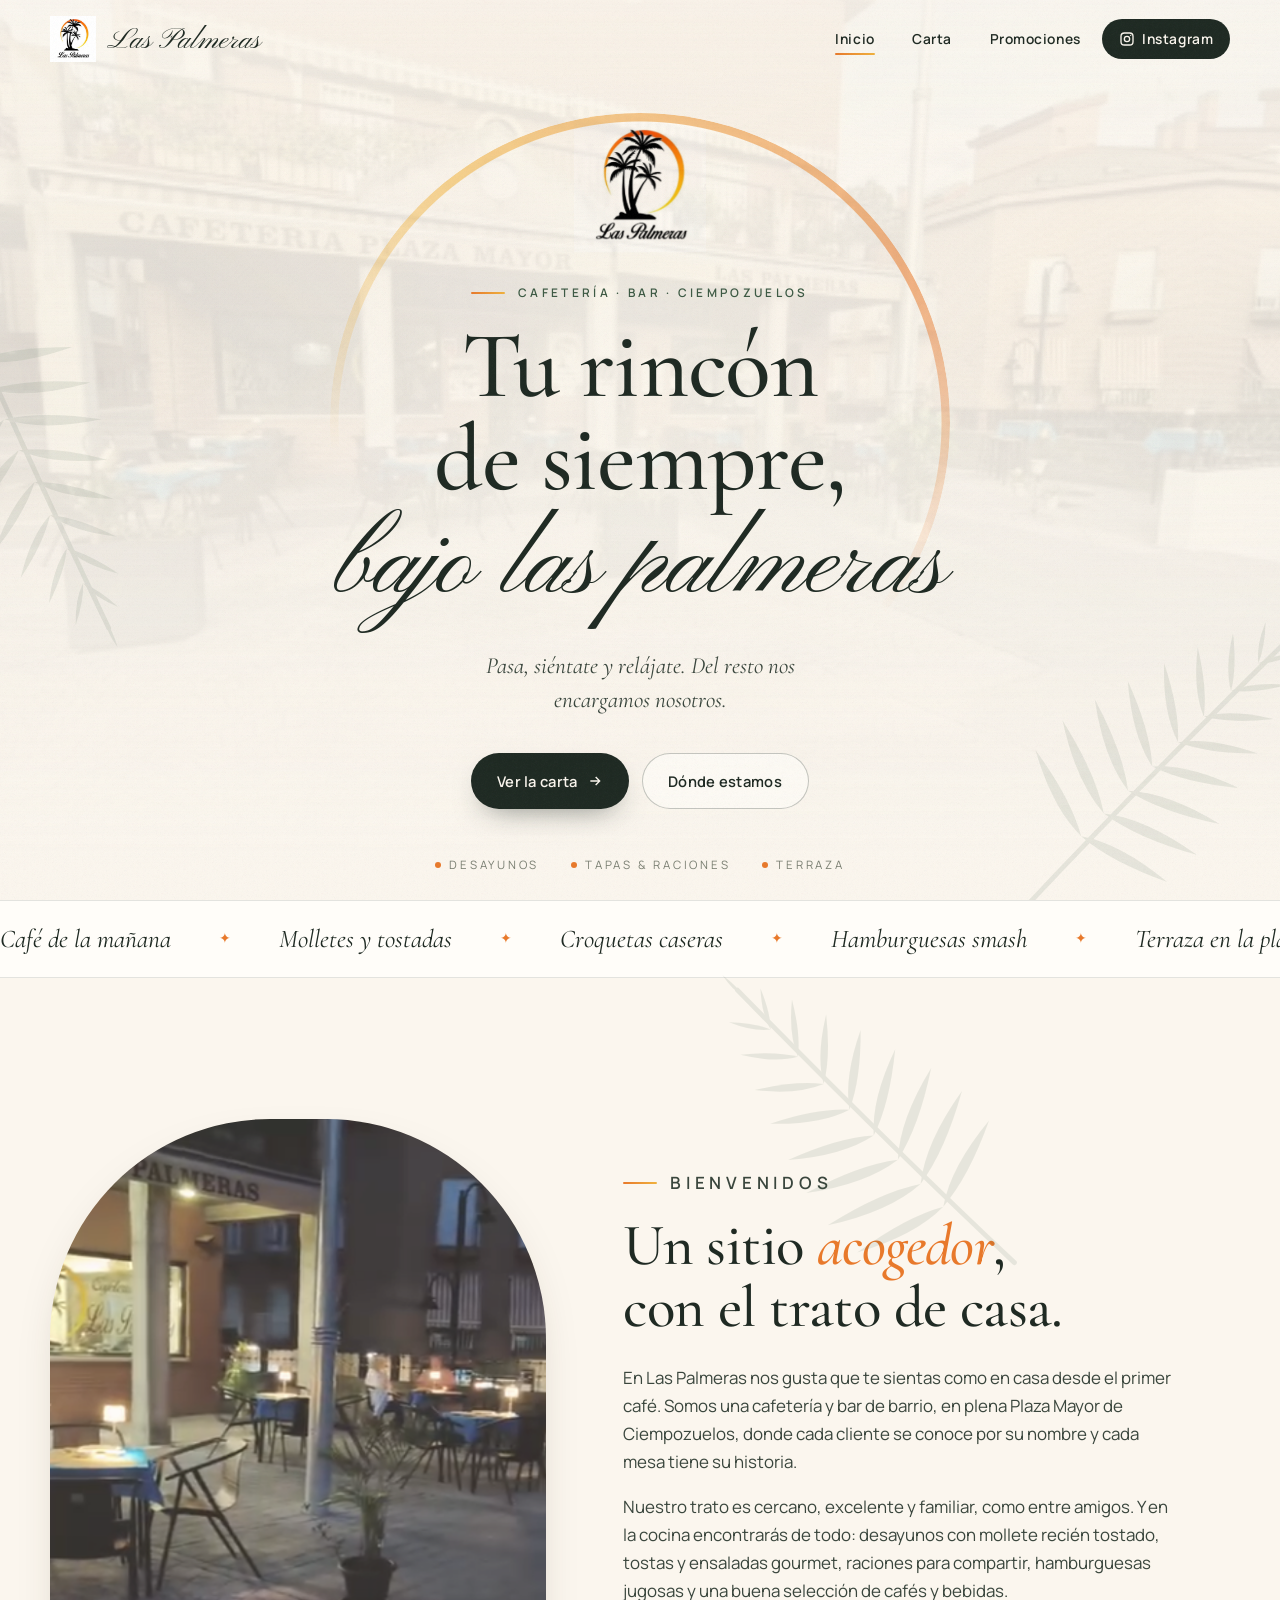
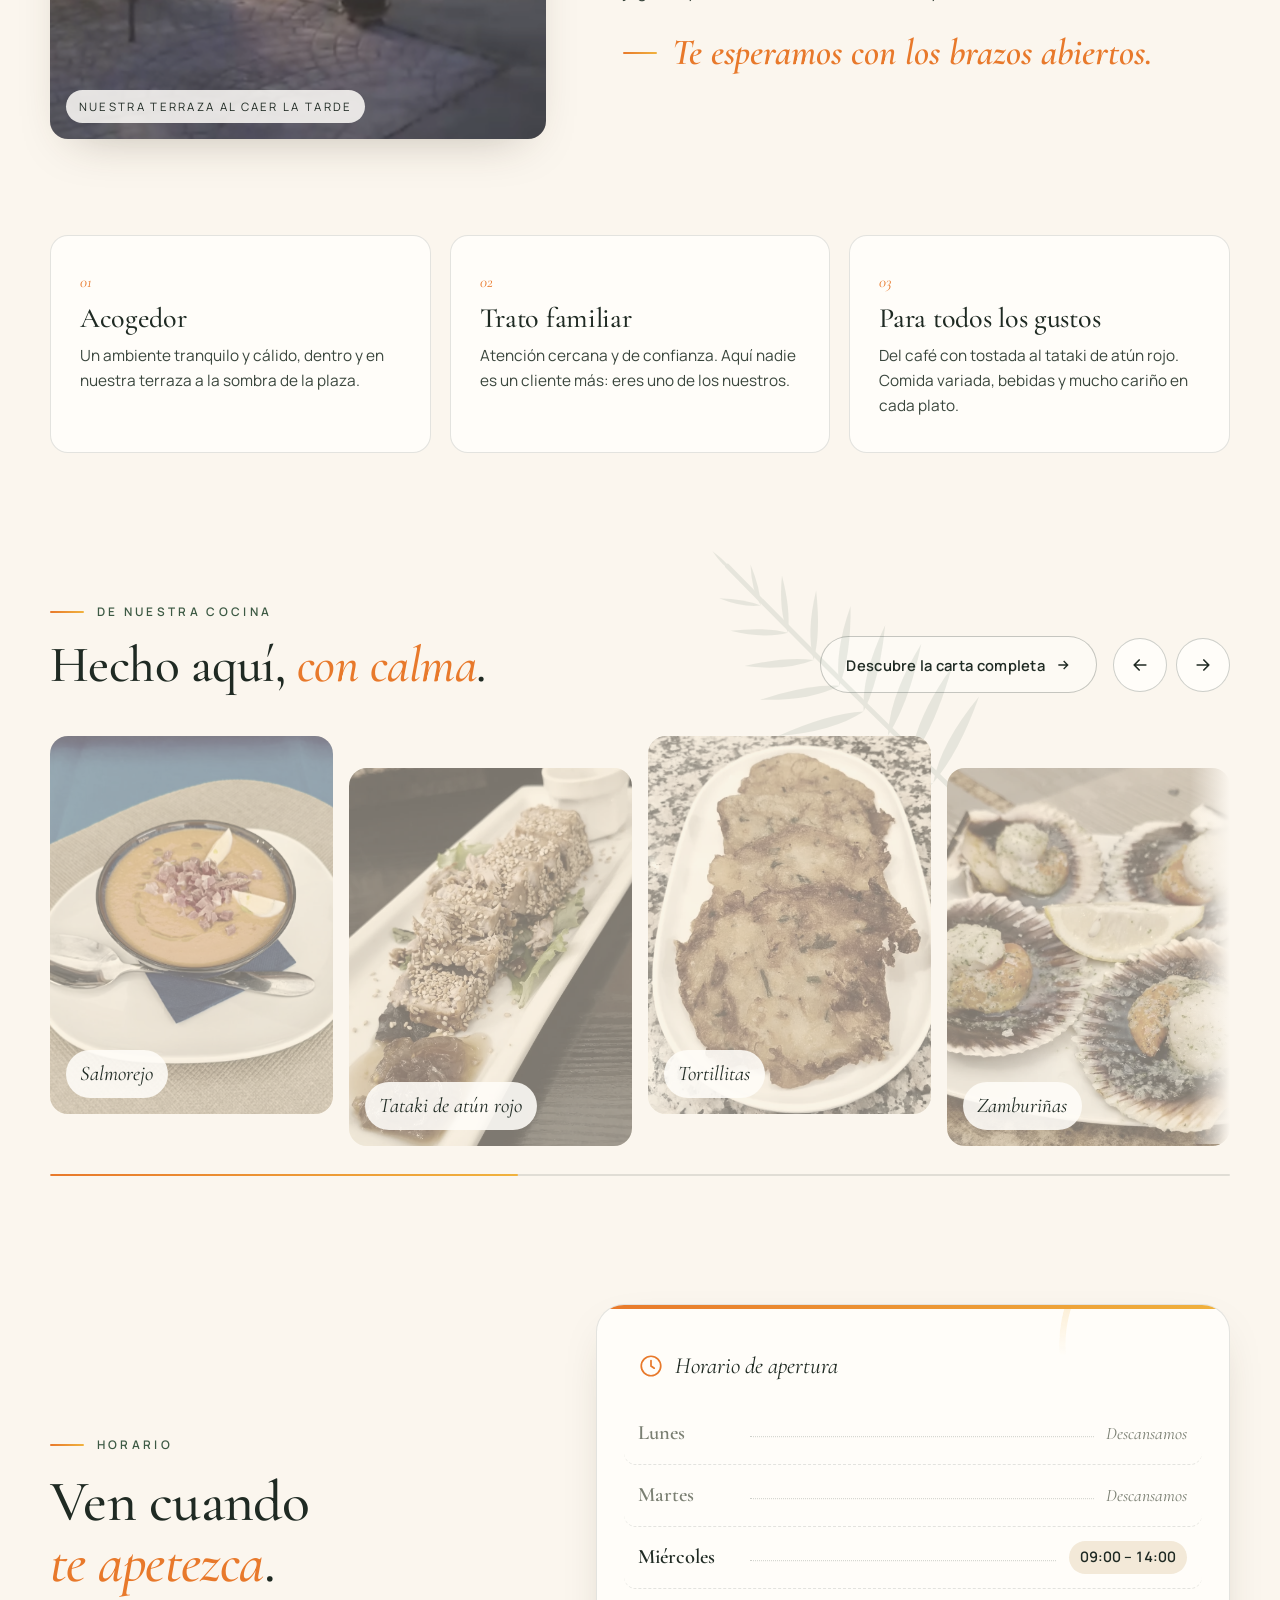
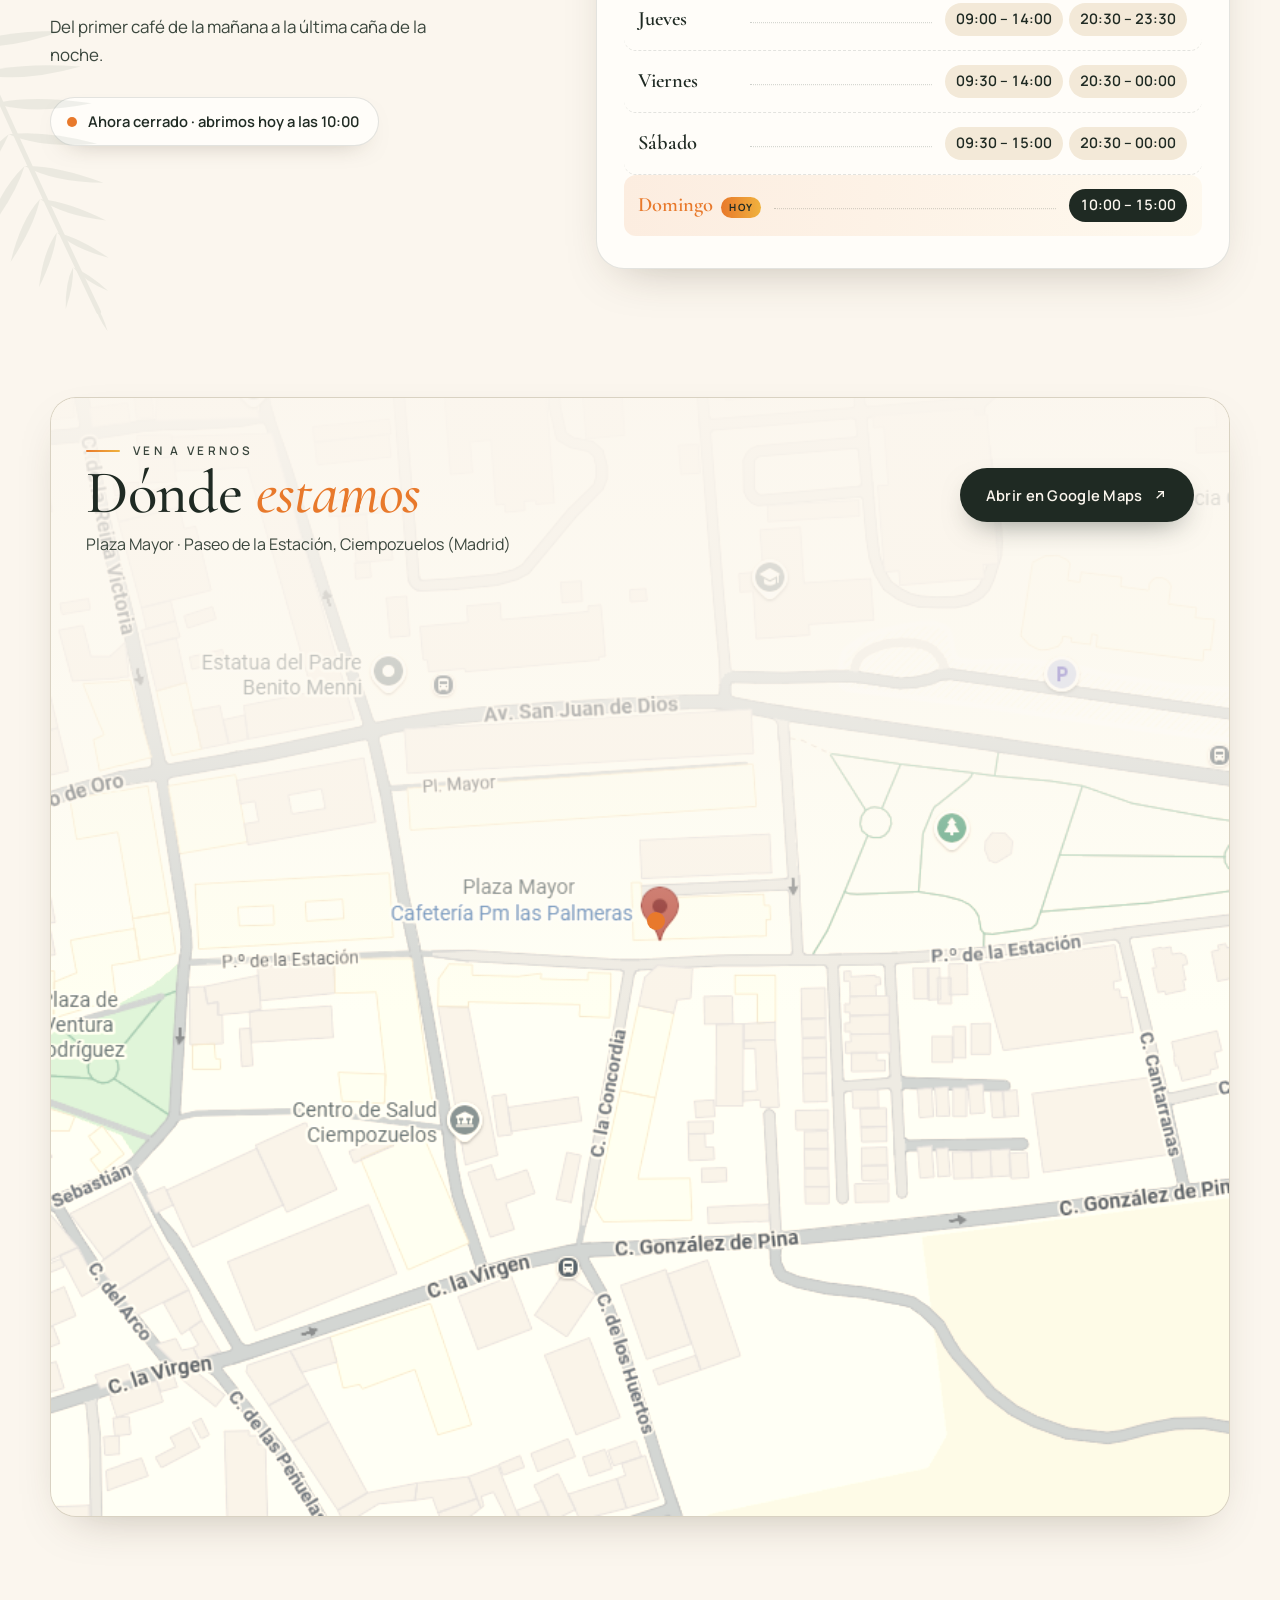
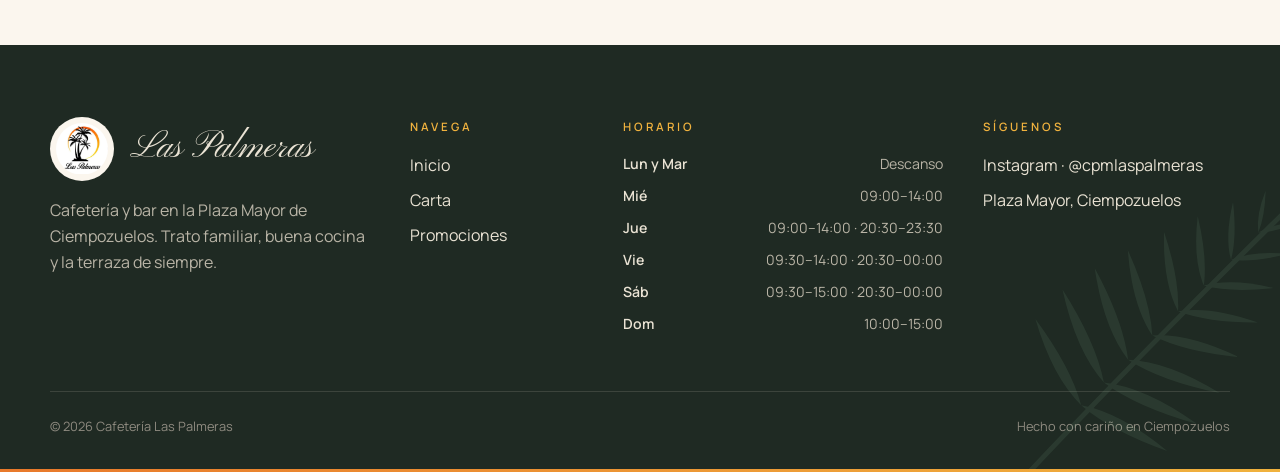
==== commit 9d4fb374: "Horario con estado en vivo, carrusel de cocina, ajustes de textos y filtro de alérgenos - Inicio: ca" ====
--- a/index.html
+++ b/index.html
@@ -10,8 +10,8 @@
   <link rel="preconnect" href="https://fonts.googleapis.com" />
   <link rel="preconnect" href="https://fonts.gstatic.com" crossorigin />
   <link href="https://fonts.googleapis.com/css2?family=Cormorant+Garamond:ital,wght@0,500;0,600;1,500;1,600&family=Manrope:wght@400;500;600;700&family=Pinyon+Script&display=swap" rel="stylesheet" />
-  <link rel="stylesheet" href="styles.css?v=20261019" />
-  <script defer src="main.js?v=20261019"></script>
+  <link rel="stylesheet" href="styles.css?v=20261022h" />
+  <script defer src="main.js?v=20261022h"></script>
 </head>
 <body>
 
@@ -92,8 +92,7 @@
             <p class="kicker reveal">Bienvenidos</p>
             <h2 class="reveal">Un sitio <em>acogedor</em>, con el trato de casa.</h2>
             <p class="reveal">En Las Palmeras nos gusta que te sientas como en casa desde el primer café. Somos una cafetería y bar de barrio, en plena Plaza Mayor de Ciempozuelos, donde cada cliente se conoce por su nombre y cada mesa tiene su historia.</p>
-            <p class="reveal">Nuestro trato es cercano, excelente y familiar: el de toda la vida. Y en la cocina encontrarás de todo: desayunos con mollete recién tostado, tostas y ensaladas gourmet, raciones para compartir, hamburguesas jugosas y una buena selección de cafés y bebidas.</p>
-            <p class="reveal">Ven a desayunar, a tapear, a ver el partido o simplemente a charlar en la terraza.</p>
+            <p class="reveal">Nuestro trato es cercano, excelente y familiar, como entre amigos. Y en la cocina encontrarás de todo: desayunos con mollete recién tostado, tostas y ensaladas gourmet, raciones para compartir, hamburguesas jugosas y una buena selección de cafés y bebidas.</p>
             <p class="signature reveal">Te esperamos con los brazos abiertos.</p>
           </div>
         </div>
@@ -120,6 +119,7 @@
 
     <!-- ===== De nuestra cocina ===== -->
     <section class="taste">
+      <img class="leaf leaf--tr leaf--taste" src="assets/img/hoja-palmera.svg" alt="" aria-hidden="true" />
       <div class="container">
         <div class="taste-head">
           <div>
@@ -154,6 +154,40 @@
             <figure class="taste-item"><img src="assets/img/tarta.webp" alt="Tarta casera de queso y mandarina" loading="lazy" /><span>Tarta de la semana</span></figure>
           </div>
           <div class="carousel-progress" aria-hidden="true"><span data-carousel-bar></span></div>
+        </div>
+      </div>
+    </section>
+
+    <!-- ===== Horario ===== -->
+    <section class="hours" id="horario">
+      <img class="leaf leaf--tl" src="assets/img/hoja-palmera.svg" alt="" aria-hidden="true" />
+      <img class="leaf leaf--br leaf--hours" src="assets/img/hoja-palmera.svg" alt="" aria-hidden="true" />
+      <div class="container hours-grid">
+        <div class="hours-intro">
+          <p class="kicker reveal">Horario</p>
+          <h2 class="reveal">Ven cuando <em>te apetezca</em>.</h2>
+          <p class="reveal">Del primer café de la mañana a la última caña de la noche.</p>
+          <p class="hours-status reveal" data-hours-status hidden>
+            <span class="hours-dot" aria-hidden="true"></span>
+            <span data-hours-status-text></span>
+          </p>
+        </div>
+
+        <div class="hours-card reveal" data-delay="1">
+          <div class="hours-sun" aria-hidden="true"></div>
+          <div class="hours-card-head">
+            <svg viewBox="0 0 24 24" fill="none" stroke="currentColor" stroke-width="1.6" stroke-linecap="round" aria-hidden="true"><circle cx="12" cy="12" r="9"/><path d="M12 7v5l3 2"/></svg>
+            <span>Horario de apertura</span>
+          </div>
+          <ul class="hours-list" data-hours>
+            <li data-day="1" class="is-closed"><span class="hours-day">Lunes</span><span class="hours-dots"></span><span class="hours-time">Descansamos</span></li>
+            <li data-day="2" class="is-closed"><span class="hours-day">Martes</span><span class="hours-dots"></span><span class="hours-time">Descansamos</span></li>
+            <li data-day="3"><span class="hours-day">Miércoles</span><span class="hours-dots"></span><span class="hours-time"><b>09:00 – 14:00</b></span></li>
+            <li data-day="4"><span class="hours-day">Jueves</span><span class="hours-dots"></span><span class="hours-time"><b>09:00 – 14:00</b><b>20:30 – 23:30</b></span></li>
+            <li data-day="5"><span class="hours-day">Viernes</span><span class="hours-dots"></span><span class="hours-time"><b>09:30 – 14:00</b><b>20:30 – 00:00</b></span></li>
+            <li data-day="6"><span class="hours-day">Sábado</span><span class="hours-dots"></span><span class="hours-time"><b>09:30 – 15:00</b><b>20:30 – 00:00</b></span></li>
+            <li data-day="0"><span class="hours-day">Domingo</span><span class="hours-dots"></span><span class="hours-time"><b>10:00 – 15:00</b></span></li>
+          </ul>
         </div>
       </div>
     </section>
@@ -197,6 +231,17 @@
           </ul>
         </div>
         <div>
+          <h4>Horario</h4>
+          <ul class="footer-hours">
+            <li><span>Lun y Mar</span><span>Descanso</span></li>
+            <li><span>Mié</span><span>09:00–14:00</span></li>
+            <li><span>Jue</span><span>09:00–14:00 · 20:30–23:30</span></li>
+            <li><span>Vie</span><span>09:30–14:00 · 20:30–00:00</span></li>
+            <li><span>Sáb</span><span>09:30–15:00 · 20:30–00:00</span></li>
+            <li><span>Dom</span><span>10:00–15:00</span></li>
+          </ul>
+        </div>
+        <div>
           <h4>Síguenos</h4>
           <ul>
             <li><a href="https://www.instagram.com/cpmlaspalmeras/" target="_blank" rel="noopener">Instagram · @cpmlaspalmeras</a></li>
--- a/styles.css
+++ b/styles.css
@@ -175,14 +175,30 @@
   width: clamp(180px, 26vw, 380px);
   opacity: .1;
   transform-origin: 6% 94%;
-  animation: sway 9s ease-in-out infinite alternate;
+  animation: sway 16s ease-in-out infinite alternate;
 }
 .leaf--tl { top: -40px; left: -70px; transform: scaleX(-1) rotate(160deg); animation-name: swayFlip; }
 .leaf--br { bottom: -30px; right: -60px; }
 .leaf--tr { top: -30px; right: -50px; transform: rotate(-90deg); animation-name: swayTr; }
-@keyframes sway    { from { transform: rotate(-2deg); } to { transform: rotate(3deg); } }
-@keyframes swayTr  { from { transform: rotate(-92deg); } to { transform: rotate(-86deg); } }
-@keyframes swayFlip{ from { transform: scaleX(-1) rotate(158deg); } to { transform: scaleX(-1) rotate(164deg); } }
+/* Brisa: movimiento lento y amplio de las hojas de fondo */
+@keyframes sway {
+  0%   { transform: rotate(-9deg) translate(0, 0); }
+  35%  { transform: rotate(4deg) translate(10px, -6px); }
+  65%  { transform: rotate(-3deg) translate(-6px, 4px); }
+  100% { transform: rotate(11deg) translate(14px, -10px); }
+}
+@keyframes swayTr {
+  0%   { transform: rotate(-101deg) translate(0, 0); }
+  35%  { transform: rotate(-88deg) translate(-8px, 6px); }
+  65%  { transform: rotate(-95deg) translate(6px, -4px); }
+  100% { transform: rotate(-79deg) translate(-12px, 10px); }
+}
+@keyframes swayFlip {
+  0%   { transform: scaleX(-1) rotate(150deg) translate(0, 0); }
+  35%  { transform: scaleX(-1) rotate(163deg) translate(8px, 6px); }
+  65%  { transform: scaleX(-1) rotate(156deg) translate(-6px, -4px); }
+  100% { transform: scaleX(-1) rotate(171deg) translate(12px, 10px); }
+}
 
 /* ---------- Reveal on scroll ---------- */
 .reveal { opacity: 0; transform: translateY(34px); transition: opacity 1s var(--ease-out), transform 1s var(--ease-out); }
@@ -316,7 +332,12 @@
 .welcome h2 { font-size: clamp(2.2rem, 4.6vw, 3.8rem); text-wrap: balance; margin-bottom: 1.6rem; }
 .welcome p { color: var(--ink-soft); font-size: 1.06rem; max-width: 56ch; margin: 0 0 1.1rem; }
 .welcome .signature {
-  font-family: var(--f-script); font-size: clamp(2rem, 3.6vw, 2.8rem); color: var(--sun); margin-top: 1.4rem; line-height: 1.1;
+  font-family: var(--f-display); font-style: italic; font-weight: 600;
+  font-size: clamp(1.7rem, 3vw, 2.3rem); color: var(--sun); margin-top: 1.6rem; line-height: 1.2;
+  display: flex; align-items: center; gap: .9rem;
+}
+.welcome .signature::before {
+  content: ""; flex: none; width: 34px; height: 2px; border-radius: 2px; background: var(--sunset);
 }
 
 .pillars {
@@ -414,6 +435,113 @@
   position: absolute; left: 1rem; right: 1rem; bottom: 1rem;
   font-family: var(--f-display); font-style: italic; font-size: 1.3rem; color: var(--ink);
   background: rgba(255,253,249,.88); padding: .4rem .9rem; border-radius: 999px; width: fit-content;
+}
+
+/* Horario */
+.hours { position: relative; padding: 0 0 clamp(5rem, 10vw, 8rem); }
+.hours .leaf--tl { top: -60px; left: -80px; opacity: .08; }
+/* Hoja entre horario y mapa: tallo escondido a la derecha, hojas hacia la izquierda */
+.leaf--hours { bottom: -60px; right: auto; left: calc(100% - 6px); z-index: 3; opacity: .13; animation-name: swayMirror; }
+@keyframes swayMirror {
+  0%   { transform: scaleX(-1) rotate(20deg) translate(0, 0); }
+  35%  { transform: scaleX(-1) rotate(32deg) translate(8px, -6px); }
+  65%  { transform: scaleX(-1) rotate(25deg) translate(-6px, 4px); }
+  100% { transform: scaleX(-1) rotate(38deg) translate(12px, -8px); }
+}
+.leaf--taste { top: -70px; right: -40px; }
+.hours-grid {
+  display: grid; grid-template-columns: .85fr 1.15fr; gap: clamp(2.5rem, 6vw, 5.5rem); align-items: center;
+}
+.hours-intro h2 { font-size: clamp(2.2rem, 4.6vw, 3.6rem); text-wrap: balance; margin-bottom: 1.2rem; }
+.hours-intro > p:not(.kicker):not(.hours-status) { color: var(--ink-soft); font-size: 1.06rem; max-width: 40ch; margin: 0; }
+
+.hours-status {
+  display: inline-flex; align-items: center; gap: .7rem;
+  margin: 1.8rem 0 0; padding: .7rem 1.2rem .7rem 1rem;
+  border-radius: 999px; background: var(--paper); border: 1px solid var(--line);
+  font-weight: 600; font-size: .92rem;
+  box-shadow: 0 10px 26px -18px rgba(61,50,30,.5);
+}
+.hours-status[hidden] { display: none; }
+.hours-dot { width: 10px; height: 10px; border-radius: 50%; background: var(--ink-mute); flex: none; }
+.hours-status.is-open .hours-dot { background: #3f9a5a; animation: openPulse 2s ease-out infinite; }
+.hours-status.is-open { color: var(--palm); }
+.hours-status.is-closed .hours-dot { background: var(--sun); }
+@keyframes openPulse { 0% { box-shadow: 0 0 0 0 rgba(63,154,90,.5); } 100% { box-shadow: 0 0 0 10px rgba(63,154,90,0); } }
+
+.hours-card {
+  position: relative; overflow: hidden; isolation: isolate;
+  background: var(--paper);
+  border: 1px solid var(--line);
+  border-radius: calc(var(--radius) + 10px);
+  padding: clamp(1.6rem, 4vw, 2.6rem) clamp(1.3rem, 4vw, 2.6rem) clamp(1.4rem, 3vw, 2rem);
+  box-shadow: var(--shadow);
+}
+.hours-card::before {
+  content: ""; position: absolute; left: 0; right: 0; top: 0; height: 4px; background: var(--sunset);
+}
+.hours-sun {
+  position: absolute; z-index: -1; right: -90px; top: -90px;
+  width: 260px; aspect-ratio: 1; border-radius: 50%;
+  background: conic-gradient(from 200deg, transparent 0 18%, var(--gold) 34%, var(--sun) 62%, transparent 80% 100%);
+  -webkit-mask: radial-gradient(farthest-side, transparent calc(100% - 7px), #000 calc(100% - 6px));
+          mask: radial-gradient(farthest-side, transparent calc(100% - 7px), #000 calc(100% - 6px));
+  opacity: .45;
+  animation: sunSpin 50s linear infinite;
+}
+.hours-card-head {
+  display: flex; align-items: center; gap: .7rem;
+  font-family: var(--f-display); font-style: italic; font-size: 1.45rem; color: var(--ink);
+  margin-bottom: 1.1rem;
+}
+.hours-card-head svg { width: 26px; height: 26px; color: var(--sun); flex: none; }
+
+.hours-list { list-style: none; margin: 0; padding: 0; }
+.hours-list li {
+  position: relative;
+  display: flex; align-items: center; gap: .8rem;
+  padding: .85rem .9rem;
+  margin-inline: -.9rem;
+  border-radius: 12px;
+  border-bottom: 1px dashed rgba(31,42,35,.12);
+  transition: background .35s;
+}
+.hours-list li:last-child { border-bottom: 0; }
+.hours-list li:hover { background: rgba(240,178,62,.08); }
+.hours-day { font-family: var(--f-display); font-size: 1.28rem; font-weight: 600; min-width: 6.2rem; }
+.hours-dots { flex: 1; border-bottom: 1.5px dotted rgba(31,42,35,.22); transform: translateY(.2rem); min-width: 1rem; }
+.hours-time { display: flex; flex-wrap: wrap; justify-content: flex-end; gap: .35rem; }
+.hours-time b {
+  font-weight: 600; font-size: .9rem; font-variant-numeric: tabular-nums; white-space: nowrap;
+  padding: .3rem .7rem; border-radius: 999px;
+  background: var(--bg-2); color: var(--ink);
+}
+.hours-list li.is-closed .hours-day,
+.hours-list li.is-closed .hours-time { color: var(--ink-mute); }
+.hours-list li.is-closed .hours-time { font-family: var(--f-display); font-style: italic; font-size: 1.1rem; }
+
+.hours-list li.is-today {
+  background: linear-gradient(90deg, rgba(232,121,43,.12), rgba(240,178,62,.06));
+  border-bottom-color: transparent;
+}
+.hours-list li.is-today .hours-day { color: var(--sun); }
+.hours-list li.is-today .hours-time b { background: var(--ink); color: var(--bg); }
+.hours-list li.is-today .hours-day::after {
+  content: "Hoy";
+  display: inline-block; vertical-align: middle;
+  margin-left: .5rem; padding: .15rem .5rem; border-radius: 999px;
+  font-family: var(--f-body); font-style: normal; font-size: .62rem; font-weight: 700; letter-spacing: .14em; text-transform: uppercase;
+  background: var(--sunset); color: var(--ink);
+}
+
+@media (max-width: 960px) {
+  .hours-grid { grid-template-columns: 1fr; }
+}
+@media (max-width: 520px) {
+  .hours-list li { flex-wrap: wrap; gap: .35rem .8rem; }
+  .hours-dots { display: none; }
+  .hours-day { min-width: 0; flex: 1; }
+  .hours-time { flex: 1 1 100%; justify-content: flex-start; }
 }
 
 /* Mapa — Dónde estamos */
@@ -462,7 +590,9 @@
   padding: 4.5rem 0 2rem;
 }
 .footer .leaf { opacity: .07; filter: brightness(3); }
-.footer-grid { display: grid; grid-template-columns: 1.4fr 1fr 1fr; gap: 2.5rem; }
+.footer-grid { display: grid; grid-template-columns: 1.3fr .7fr 1.3fr 1fr; gap: 2.5rem; }
+.footer-hours li { display: flex; justify-content: space-between; gap: 1rem; font-size: .88rem; color: #b9b4a6; }
+.footer-hours li span:first-child { color: #eae3d4; font-weight: 600; }
 .footer-brand { display: flex; align-items: center; gap: 1rem; }
 .footer-brand img { width: 64px; height: 64px; border-radius: 50%; background: #fbf6ee; padding: 6px; object-fit: contain; }
 .footer-brand span { font-family: var(--f-script); font-size: 2.3rem; line-height: 1; }
@@ -539,8 +669,16 @@
   transition: all .3s var(--ease-out);
 }
 .chip:hover { border-color: var(--palm); }
-.chip[aria-pressed="true"] { background: var(--palm); color: #fff; border-color: var(--palm); text-decoration: line-through; text-decoration-thickness: 1.5px; }
+.chip[aria-pressed="true"] { background: var(--palm); color: #fff; border-color: var(--palm); }
+.chip[aria-pressed="true"]::before { content: "✕"; margin-right: .4rem; font-size: .7rem; }
 .allergen-note { text-align: center; font-size: .82rem; color: var(--ink-mute); margin: .9rem 0 0; min-height: 1.3em; }
+.allergen-clear {
+  font: inherit; font-size: .8rem; font-weight: 700; cursor: pointer;
+  margin-left: .4rem; padding: .25rem .75rem; border-radius: 999px;
+  background: transparent; color: var(--sun); border: 1px solid rgba(232,121,43,.45);
+  transition: background .3s, color .3s;
+}
+.allergen-clear:hover { background: var(--sun); color: #fff; }
 
 .menu { padding: 1rem 0 6rem; }
 .menu-section {
@@ -580,8 +718,10 @@
   color: var(--palm); background: rgba(61, 90, 68, .08);
   padding: .18rem .55rem; border-radius: 6px;
 }
-.dish.is-excluded { opacity: .28; }
-.dish.is-excluded .dish-name { text-decoration: line-through; text-decoration-color: var(--sun); }
+.allergen-note [hidden] { display: none !important; }
+.dish.is-excluded { opacity: .35; }
+.dish.is-excluded .dish-name { text-decoration: line-through; text-decoration-color: var(--sun); text-decoration-thickness: 2px; }
+.dish.is-excluded .dish-price { text-decoration: line-through; }
 
 .menu-feature {
   position: relative; overflow: hidden;
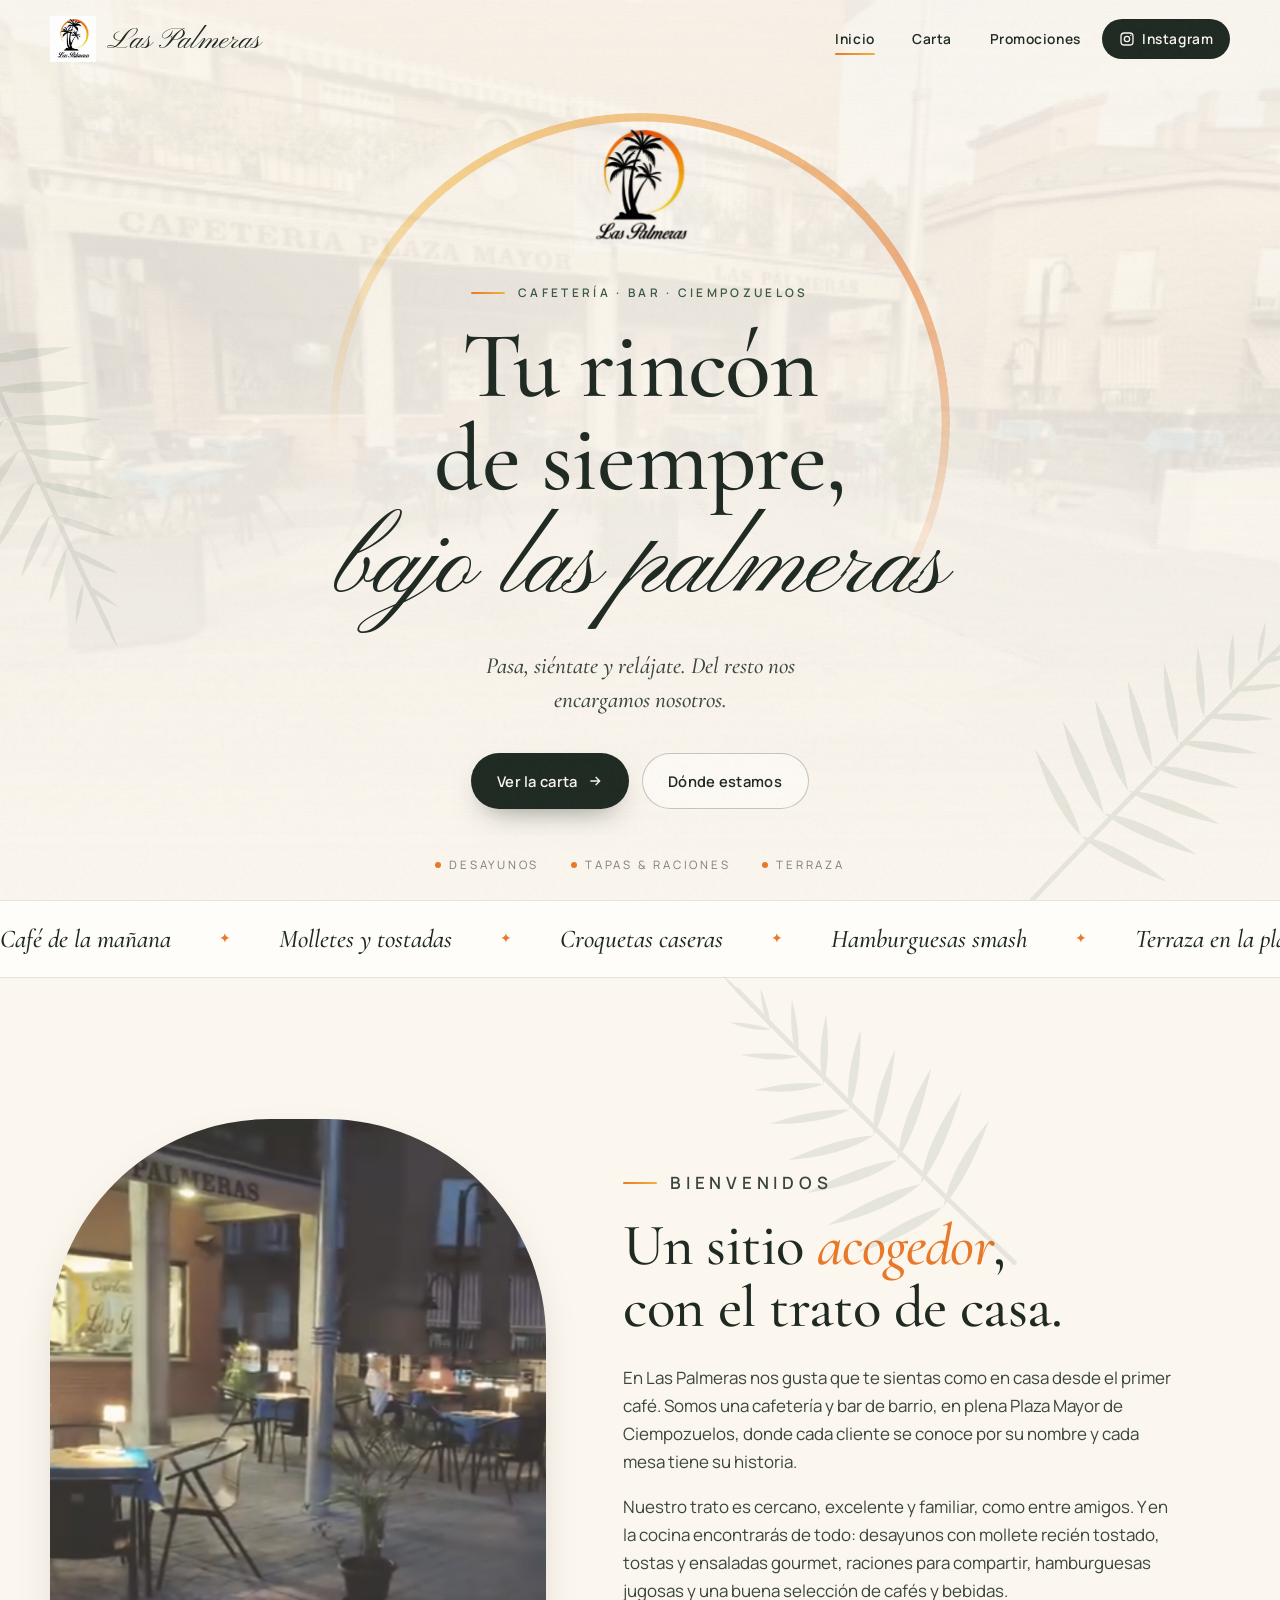
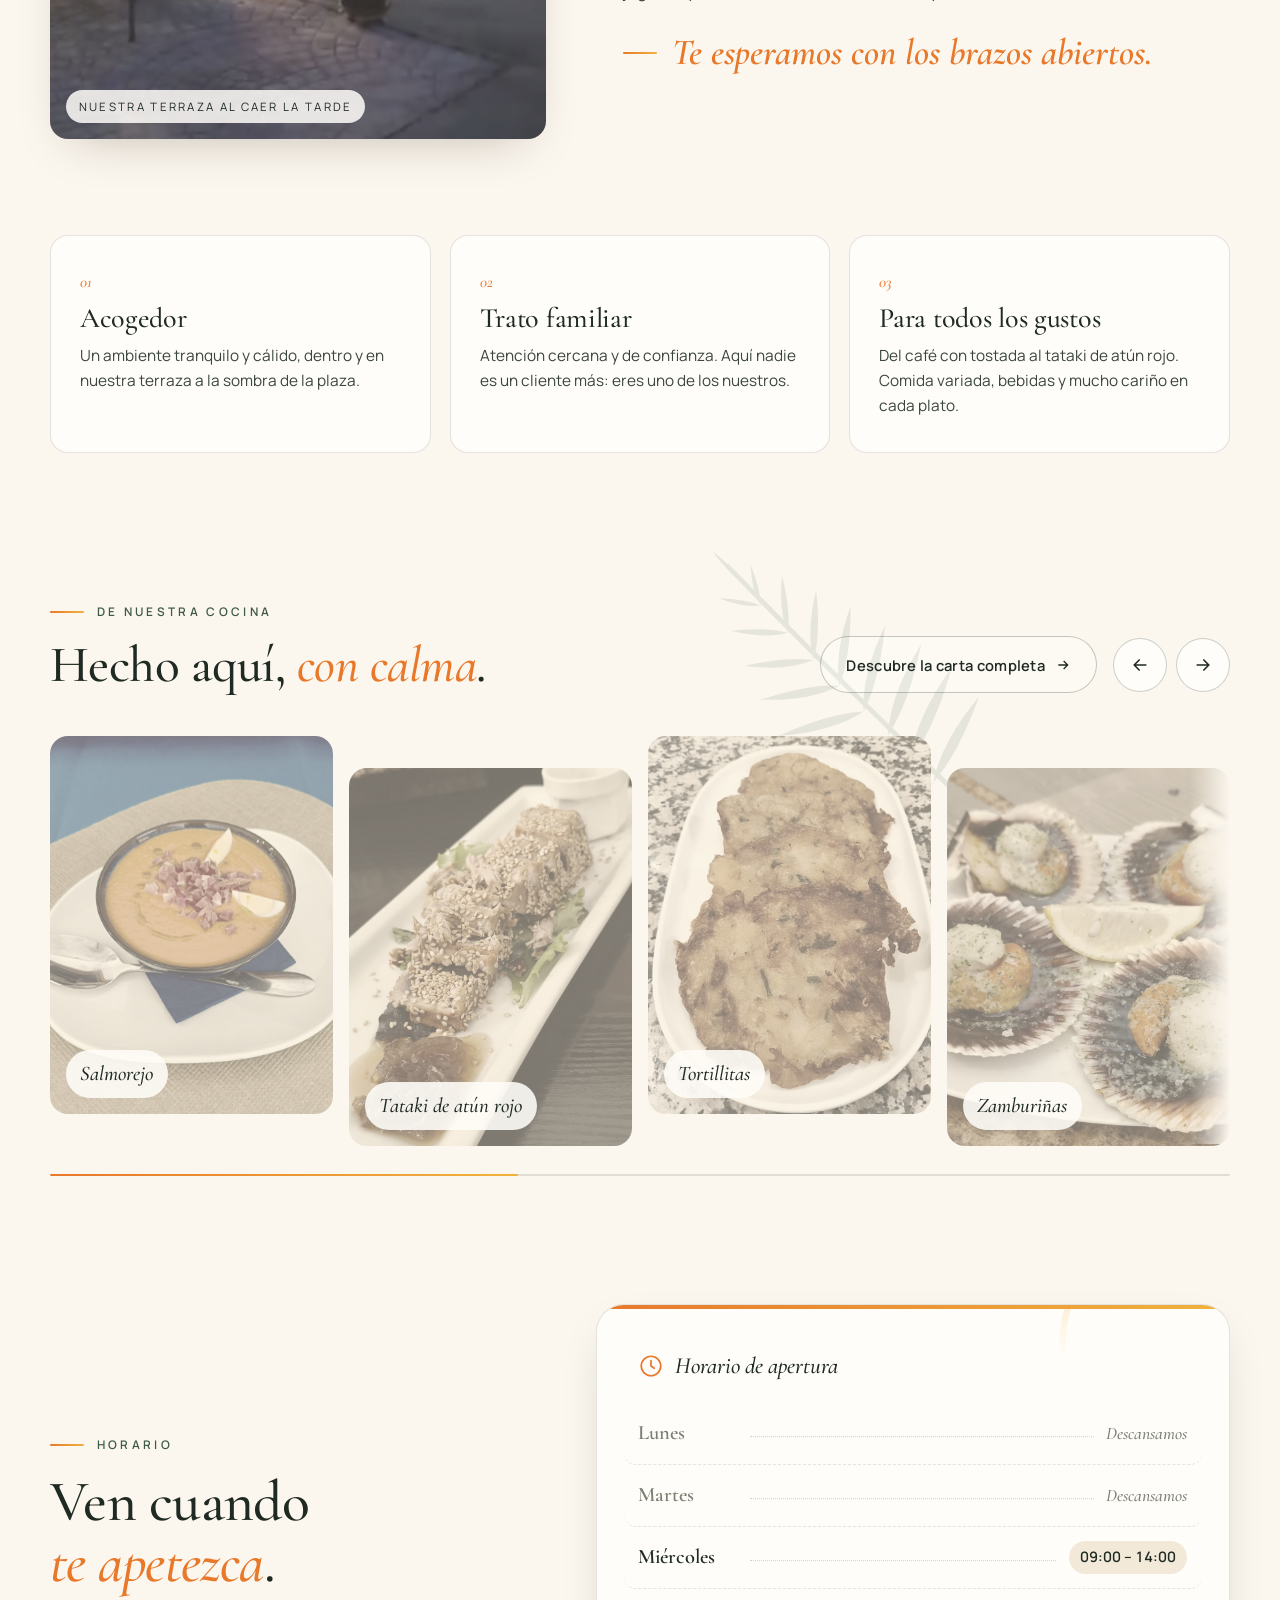
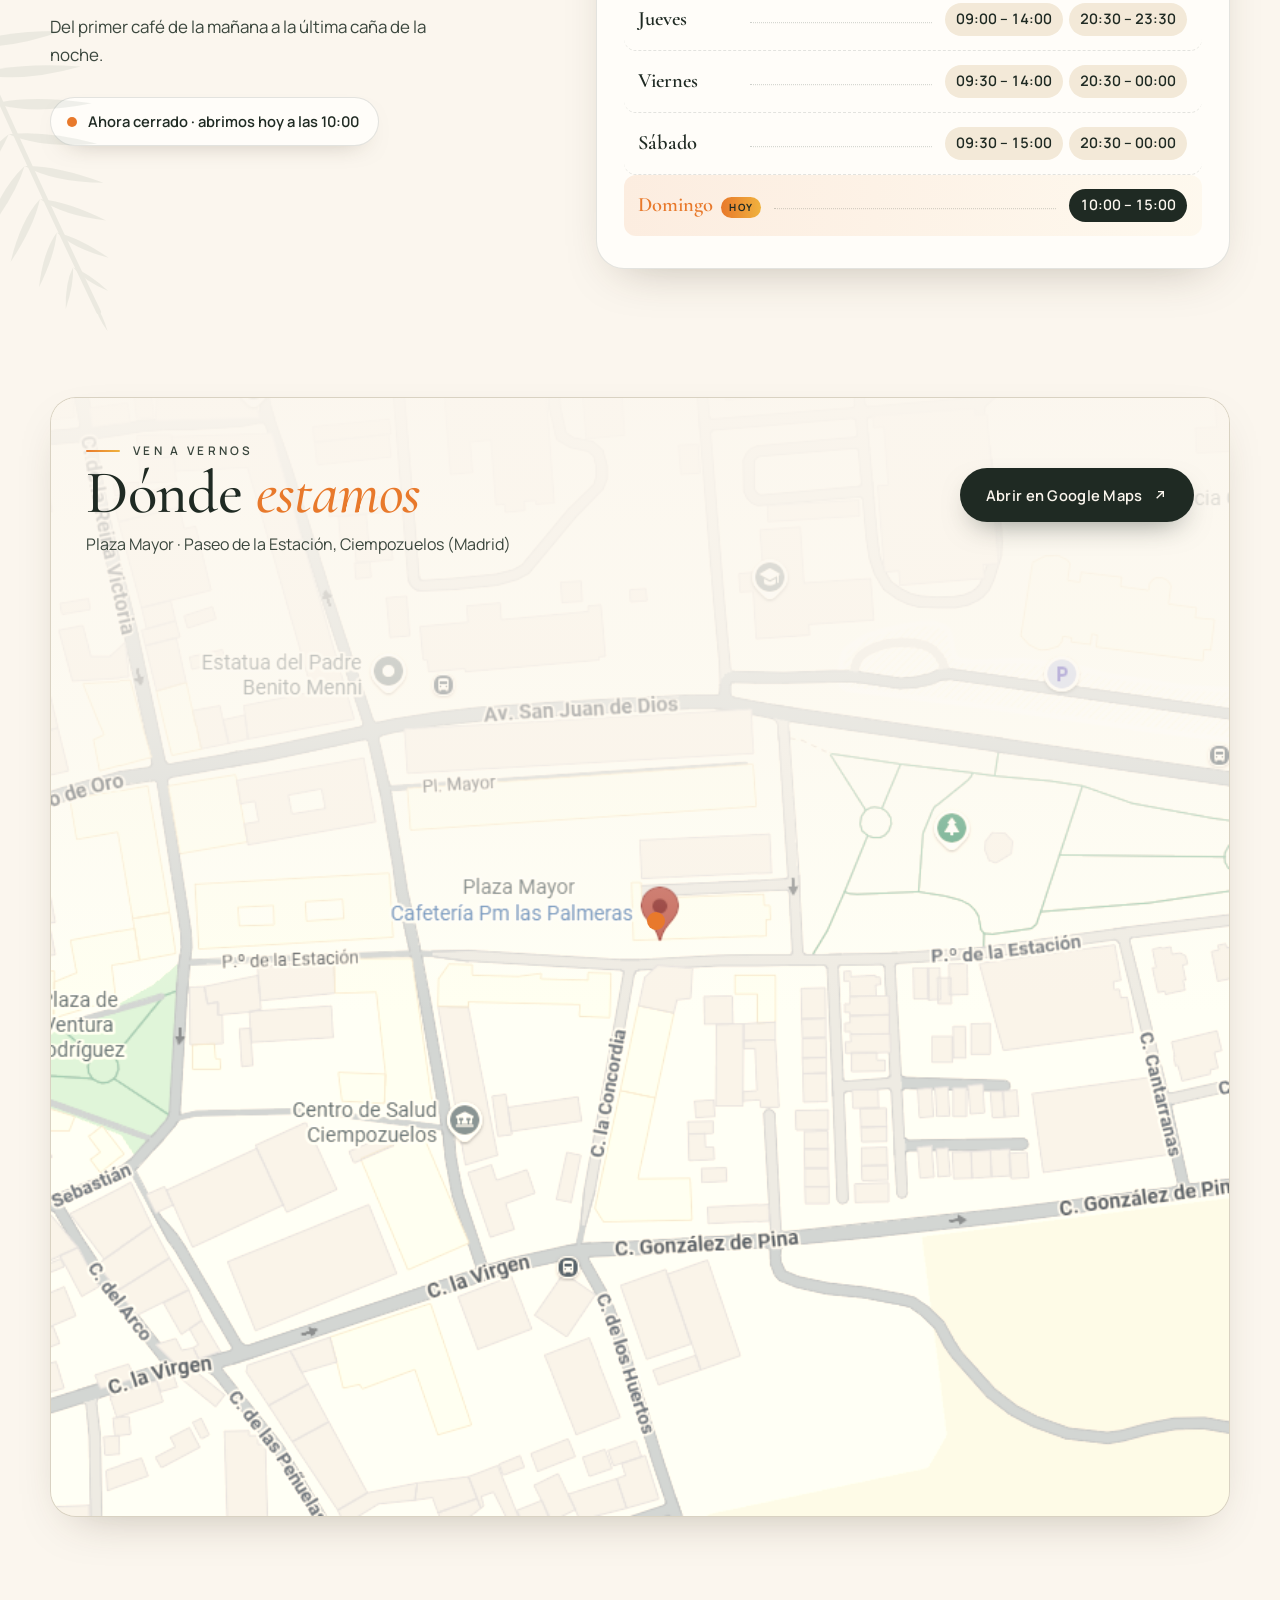
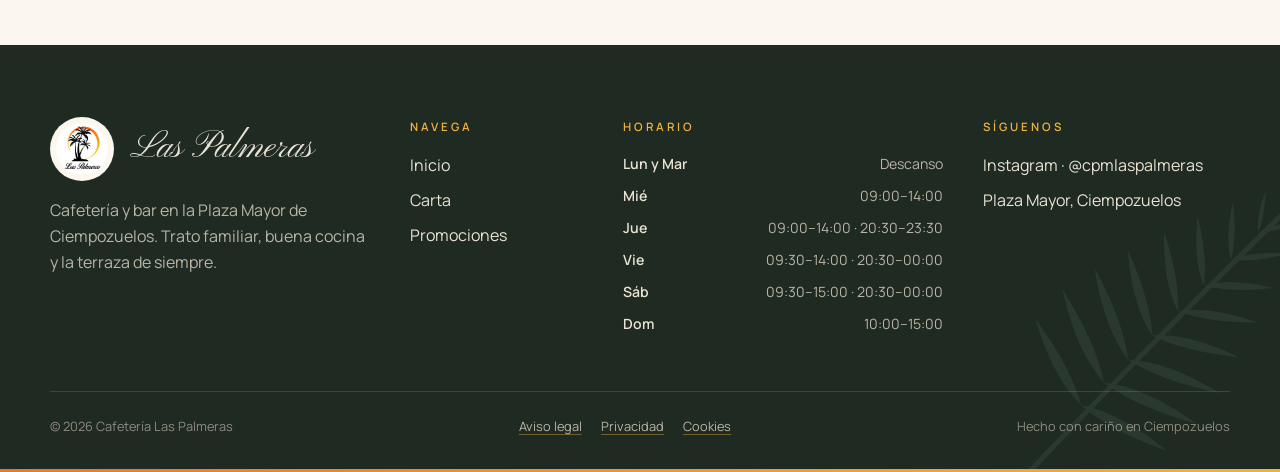
==== commit b3529480: "Textos legales, fuentes locales sin cookies y 14 alérgenos en la carta - Nuevas páginas: Aviso legal" ====
--- a/index.html
+++ b/index.html
@@ -7,11 +7,9 @@
   <meta name="description" content="Cafetería Las Palmeras, en la Plaza Mayor de Ciempozuelos. Un sitio acogedor con trato familiar, desayunos, tapas, hamburguesas y terraza. Te esperamos con los brazos abiertos." />
   <meta name="theme-color" content="#fbf6ee" />
   <link rel="icon" href="assets/img/logo.png" />
-  <link rel="preconnect" href="https://fonts.googleapis.com" />
-  <link rel="preconnect" href="https://fonts.gstatic.com" crossorigin />
-  <link href="https://fonts.googleapis.com/css2?family=Cormorant+Garamond:ital,wght@0,500;0,600;1,500;1,600&family=Manrope:wght@400;500;600;700&family=Pinyon+Script&display=swap" rel="stylesheet" />
-  <link rel="stylesheet" href="styles.css?v=20261022h" />
-  <script defer src="main.js?v=20261022h"></script>
+  <link rel="stylesheet" href="fonts.css?v=20261025" />
+  <link rel="stylesheet" href="styles.css?v=20261025" />
+  <script defer src="main.js?v=20261025"></script>
 </head>
 <body>
 
@@ -251,6 +249,7 @@
       </div>
       <div class="footer-bottom">
         <span>© <span data-year>2026</span> Cafetería Las Palmeras</span>
+        <nav class="footer-legal" aria-label="Textos legales"><a href="aviso-legal.html">Aviso legal</a><a href="privacidad.html">Privacidad</a><a href="cookies.html">Cookies</a></nav>
         <span>Hecho con cariño en Ciempozuelos</span>
       </div>
     </div>
--- a/fonts.css
+++ b/fonts.css
@@ -0,0 +1,163 @@
+/* Fuentes alojadas en la propia web (sin conexiÃ³n a Google). Subconjuntos latin y latin-ext. */
+/* latin-ext */
+@font-face {
+  font-family: 'Cormorant Garamond';
+  font-style: italic;
+  font-weight: 500;
+  font-display: swap;
+  src: url(assets/fonts/cormorantgaramond-italic-latin-ext.woff2) format('woff2');
+  unicode-range: U+0100-02BA, U+02BD-02C5, U+02C7-02CC, U+02CE-02D7, U+02DD-02FF, U+0304, U+0308, U+0329, U+1D00-1DBF, U+1E00-1E9F, U+1EF2-1EFF, U+2020, U+20A0-20AB, U+20AD-20C4, U+2113, U+2C60-2C7F, U+A720-A7FF;
+}
+/* latin */
+@font-face {
+  font-family: 'Cormorant Garamond';
+  font-style: italic;
+  font-weight: 500;
+  font-display: swap;
+  src: url(assets/fonts/cormorantgaramond-italic-latin.woff2) format('woff2');
+  unicode-range: U+0000-00FF, U+0131, U+0152-0153, U+02BB-02BC, U+02C6, U+02DA, U+02DC, U+0304, U+0308, U+0329, U+2000-206F, U+20AC, U+2122, U+2191, U+2193, U+2212, U+2215, U+FEFF, U+FFFD;
+}
+/* latin-ext */
+@font-face {
+  font-family: 'Cormorant Garamond';
+  font-style: italic;
+  font-weight: 600;
+  font-display: swap;
+  src: url(assets/fonts/cormorantgaramond-italic-latin-ext.woff2) format('woff2');
+  unicode-range: U+0100-02BA, U+02BD-02C5, U+02C7-02CC, U+02CE-02D7, U+02DD-02FF, U+0304, U+0308, U+0329, U+1D00-1DBF, U+1E00-1E9F, U+1EF2-1EFF, U+2020, U+20A0-20AB, U+20AD-20C4, U+2113, U+2C60-2C7F, U+A720-A7FF;
+}
+/* latin */
+@font-face {
+  font-family: 'Cormorant Garamond';
+  font-style: italic;
+  font-weight: 600;
+  font-display: swap;
+  src: url(assets/fonts/cormorantgaramond-italic-latin.woff2) format('woff2');
+  unicode-range: U+0000-00FF, U+0131, U+0152-0153, U+02BB-02BC, U+02C6, U+02DA, U+02DC, U+0304, U+0308, U+0329, U+2000-206F, U+20AC, U+2122, U+2191, U+2193, U+2212, U+2215, U+FEFF, U+FFFD;
+}
+/* latin-ext */
+@font-face {
+  font-family: 'Cormorant Garamond';
+  font-style: normal;
+  font-weight: 500;
+  font-display: swap;
+  src: url(assets/fonts/cormorantgaramond-normal-latin-ext.woff2) format('woff2');
+  unicode-range: U+0100-02BA, U+02BD-02C5, U+02C7-02CC, U+02CE-02D7, U+02DD-02FF, U+0304, U+0308, U+0329, U+1D00-1DBF, U+1E00-1E9F, U+1EF2-1EFF, U+2020, U+20A0-20AB, U+20AD-20C4, U+2113, U+2C60-2C7F, U+A720-A7FF;
+}
+/* latin */
+@font-face {
+  font-family: 'Cormorant Garamond';
+  font-style: normal;
+  font-weight: 500;
+  font-display: swap;
+  src: url(assets/fonts/cormorantgaramond-normal-latin.woff2) format('woff2');
+  unicode-range: U+0000-00FF, U+0131, U+0152-0153, U+02BB-02BC, U+02C6, U+02DA, U+02DC, U+0304, U+0308, U+0329, U+2000-206F, U+20AC, U+2122, U+2191, U+2193, U+2212, U+2215, U+FEFF, U+FFFD;
+}
+/* latin-ext */
+@font-face {
+  font-family: 'Cormorant Garamond';
+  font-style: normal;
+  font-weight: 600;
+  font-display: swap;
+  src: url(assets/fonts/cormorantgaramond-normal-latin-ext.woff2) format('woff2');
+  unicode-range: U+0100-02BA, U+02BD-02C5, U+02C7-02CC, U+02CE-02D7, U+02DD-02FF, U+0304, U+0308, U+0329, U+1D00-1DBF, U+1E00-1E9F, U+1EF2-1EFF, U+2020, U+20A0-20AB, U+20AD-20C4, U+2113, U+2C60-2C7F, U+A720-A7FF;
+}
+/* latin */
+@font-face {
+  font-family: 'Cormorant Garamond';
+  font-style: normal;
+  font-weight: 600;
+  font-display: swap;
+  src: url(assets/fonts/cormorantgaramond-normal-latin.woff2) format('woff2');
+  unicode-range: U+0000-00FF, U+0131, U+0152-0153, U+02BB-02BC, U+02C6, U+02DA, U+02DC, U+0304, U+0308, U+0329, U+2000-206F, U+20AC, U+2122, U+2191, U+2193, U+2212, U+2215, U+FEFF, U+FFFD;
+}
+/* latin-ext */
+@font-face {
+  font-family: 'Manrope';
+  font-style: normal;
+  font-weight: 400;
+  font-display: swap;
+  src: url(assets/fonts/manrope-normal-latin-ext.woff2) format('woff2');
+  unicode-range: U+0100-02BA, U+02BD-02C5, U+02C7-02CC, U+02CE-02D7, U+02DD-02FF, U+0304, U+0308, U+0329, U+1D00-1DBF, U+1E00-1E9F, U+1EF2-1EFF, U+2020, U+20A0-20AB, U+20AD-20C4, U+2113, U+2C60-2C7F, U+A720-A7FF;
+}
+/* latin */
+@font-face {
+  font-family: 'Manrope';
+  font-style: normal;
+  font-weight: 400;
+  font-display: swap;
+  src: url(assets/fonts/manrope-normal-latin.woff2) format('woff2');
+  unicode-range: U+0000-00FF, U+0131, U+0152-0153, U+02BB-02BC, U+02C6, U+02DA, U+02DC, U+0304, U+0308, U+0329, U+2000-206F, U+20AC, U+2122, U+2191, U+2193, U+2212, U+2215, U+FEFF, U+FFFD;
+}
+/* latin-ext */
+@font-face {
+  font-family: 'Manrope';
+  font-style: normal;
+  font-weight: 500;
+  font-display: swap;
+  src: url(assets/fonts/manrope-normal-latin-ext.woff2) format('woff2');
+  unicode-range: U+0100-02BA, U+02BD-02C5, U+02C7-02CC, U+02CE-02D7, U+02DD-02FF, U+0304, U+0308, U+0329, U+1D00-1DBF, U+1E00-1E9F, U+1EF2-1EFF, U+2020, U+20A0-20AB, U+20AD-20C4, U+2113, U+2C60-2C7F, U+A720-A7FF;
+}
+/* latin */
+@font-face {
+  font-family: 'Manrope';
+  font-style: normal;
+  font-weight: 500;
+  font-display: swap;
+  src: url(assets/fonts/manrope-normal-latin.woff2) format('woff2');
+  unicode-range: U+0000-00FF, U+0131, U+0152-0153, U+02BB-02BC, U+02C6, U+02DA, U+02DC, U+0304, U+0308, U+0329, U+2000-206F, U+20AC, U+2122, U+2191, U+2193, U+2212, U+2215, U+FEFF, U+FFFD;
+}
+/* latin-ext */
+@font-face {
+  font-family: 'Manrope';
+  font-style: normal;
+  font-weight: 600;
+  font-display: swap;
+  src: url(assets/fonts/manrope-normal-latin-ext.woff2) format('woff2');
+  unicode-range: U+0100-02BA, U+02BD-02C5, U+02C7-02CC, U+02CE-02D7, U+02DD-02FF, U+0304, U+0308, U+0329, U+1D00-1DBF, U+1E00-1E9F, U+1EF2-1EFF, U+2020, U+20A0-20AB, U+20AD-20C4, U+2113, U+2C60-2C7F, U+A720-A7FF;
+}
+/* latin */
+@font-face {
+  font-family: 'Manrope';
+  font-style: normal;
+  font-weight: 600;
+  font-display: swap;
+  src: url(assets/fonts/manrope-normal-latin.woff2) format('woff2');
+  unicode-range: U+0000-00FF, U+0131, U+0152-0153, U+02BB-02BC, U+02C6, U+02DA, U+02DC, U+0304, U+0308, U+0329, U+2000-206F, U+20AC, U+2122, U+2191, U+2193, U+2212, U+2215, U+FEFF, U+FFFD;
+}
+/* latin-ext */
+@font-face {
+  font-family: 'Manrope';
+  font-style: normal;
+  font-weight: 700;
+  font-display: swap;
+  src: url(assets/fonts/manrope-normal-latin-ext.woff2) format('woff2');
+  unicode-range: U+0100-02BA, U+02BD-02C5, U+02C7-02CC, U+02CE-02D7, U+02DD-02FF, U+0304, U+0308, U+0329, U+1D00-1DBF, U+1E00-1E9F, U+1EF2-1EFF, U+2020, U+20A0-20AB, U+20AD-20C4, U+2113, U+2C60-2C7F, U+A720-A7FF;
+}
+/* latin */
+@font-face {
+  font-family: 'Manrope';
+  font-style: normal;
+  font-weight: 700;
+  font-display: swap;
+  src: url(assets/fonts/manrope-normal-latin.woff2) format('woff2');
+  unicode-range: U+0000-00FF, U+0131, U+0152-0153, U+02BB-02BC, U+02C6, U+02DA, U+02DC, U+0304, U+0308, U+0329, U+2000-206F, U+20AC, U+2122, U+2191, U+2193, U+2212, U+2215, U+FEFF, U+FFFD;
+}
+/* latin-ext */
+@font-face {
+  font-family: 'Pinyon Script';
+  font-style: normal;
+  font-weight: 400;
+  font-display: swap;
+  src: url(assets/fonts/pinyonscript-normal-latin-ext.woff2) format('woff2');
+  unicode-range: U+0100-02BA, U+02BD-02C5, U+02C7-02CC, U+02CE-02D7, U+02DD-02FF, U+0304, U+0308, U+0329, U+1D00-1DBF, U+1E00-1E9F, U+1EF2-1EFF, U+2020, U+20A0-20AB, U+20AD-20C4, U+2113, U+2C60-2C7F, U+A720-A7FF;
+}
+/* latin */
+@font-face {
+  font-family: 'Pinyon Script';
+  font-style: normal;
+  font-weight: 400;
+  font-display: swap;
+  src: url(assets/fonts/pinyonscript-normal-latin.woff2) format('woff2');
+  unicode-range: U+0000-00FF, U+0131, U+0152-0153, U+02BB-02BC, U+02C6, U+02DA, U+02DC, U+0304, U+0308, U+0329, U+2000-206F, U+20AC, U+2122, U+2191, U+2193, U+2212, U+2215, U+FEFF, U+FFFD;
+}
--- a/styles.css
+++ b/styles.css
@@ -607,6 +607,38 @@
   font-size: .8rem; color: #8f8b80;
 }
 .sunset-line { height: 3px; background: var(--sunset); }
+.footer-legal { display: flex; flex-wrap: wrap; gap: .4rem 1.2rem; }
+.footer-legal a { color: #b9b4a6; text-decoration: underline; text-decoration-color: rgba(240,178,62,.4); text-underline-offset: 3px; }
+.footer-legal a:hover { color: var(--gold); }
+
+/* ==========================================================================
+   Textos legales (Aviso legal / Privacidad / Cookies)
+   ========================================================================== */
+.legal { padding: 0 0 clamp(4rem, 8vw, 6rem); }
+.legal-body {
+  max-width: 780px; margin-inline: auto;
+  background: var(--paper); border: 1px solid var(--line); border-radius: calc(var(--radius) + 6px);
+  padding: clamp(1.6rem, 5vw, 3.2rem);
+  box-shadow: var(--shadow);
+}
+.legal-body h2 { font-size: clamp(1.5rem, 3vw, 1.9rem); margin: 2.4rem 0 .8rem; }
+.legal-body h2:first-of-type { margin-top: 0; }
+.legal-body p, .legal-body li { color: var(--ink-soft); font-size: 1rem; }
+.legal-body ul { padding-left: 1.2rem; }
+.legal-body a { color: var(--sun); text-decoration: underline; text-underline-offset: 3px; }
+.legal-data { display: grid; grid-template-columns: max-content 1fr; gap: .55rem 1.4rem; margin: 0; }
+.legal-data dt { font-weight: 700; color: var(--ink); }
+.legal-data dd { margin: 0; color: var(--ink-soft); }
+.legal-updated { font-size: .85rem; color: var(--ink-mute); margin-top: 2.4rem; }
+.pendiente {
+  background: rgba(240,178,62,.28); color: var(--ink);
+  padding: .05rem .4rem; border-radius: 6px; font-weight: 600;
+  outline: 1px dashed var(--sun);
+}
+@media (max-width: 520px) {
+  .legal-data { grid-template-columns: 1fr; gap: .15rem; }
+  .legal-data dd { margin-bottom: .6rem; }
+}
 
 /* ==========================================================================
    Cabecera de páginas interiores (Carta / Promociones)
